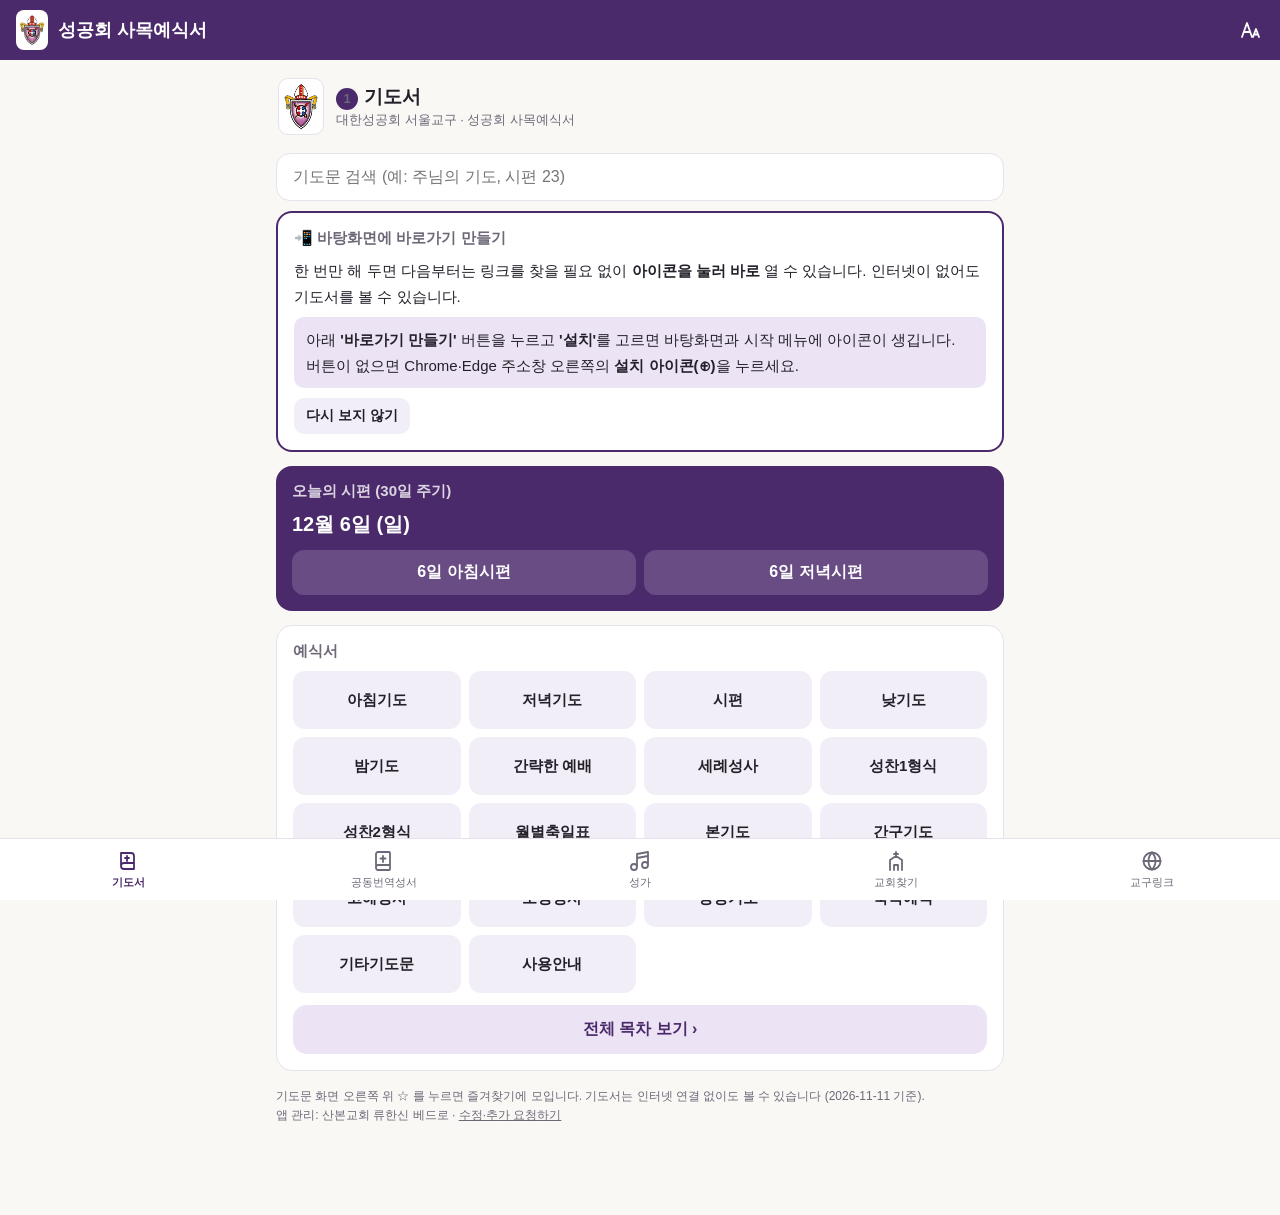
==== index.html @ f24969f7 "Add 성가 tab linking to 성가 2015 web app Co-Authored-By: Claude Opus 5.5 <noreply@anthropic.com>" ====
<!doctype html>
<html lang="ko">
<head>
<meta charset="utf-8">
<meta name="viewport" content="width=device-width, initial-scale=1, viewport-fit=cover">
<title>성공회 사목예식서</title>
<meta name="description" content="대한성공회 사목예식서 · 성무일과 · 시편 · 교회 주소록">
<meta name="theme-color" content="#4b2a6b">
<link rel="manifest" href="manifest.webmanifest">
<link rel="icon" href="icons/icon-192.png">
<link rel="apple-touch-icon" href="icons/icon-192.png">
<link rel="stylesheet" href="app.css">
</head>
<body>
<header class="top">
  <button id="btnBack" class="icon-btn" aria-label="뒤로" hidden>
    <svg viewBox="0 0 24 24"><path d="M15 5l-7 7 7 7"/></svg>
  </button>
  <img id="emblem" class="emblem" src="icons/emblem.png" alt="대한성공회 서울교구 문장">
  <h1 id="title">성공회 사목예식서</h1>
  <button id="btnStar" class="icon-btn" aria-label="즐겨찾기" hidden>
    <svg viewBox="0 0 24 24"><path d="M12 3.5l2.6 5.3 5.9.9-4.3 4.1 1 5.8L12 16.9l-5.2 2.7 1-5.8-4.3-4.1 5.9-.9z"/></svg>
  </button>
  <button id="btnFont" class="icon-btn" aria-label="글자 크기">
    <svg viewBox="0 0 24 24"><path d="M4 19l5-14 5 14M6 14h6M15 19l3-8 3 8M16 16.5h4"/></svg>
  </button>
</header>

<div id="fontPanel" class="font-panel" hidden>
  <button data-font="-1" aria-label="작게">가−</button>
  <span id="fontVal">100%</span>
  <button data-font="1" aria-label="크게">가+</button>
  <label class="switch"><input type="checkbox" id="optDark"> 어두운 화면</label>
  <label class="switch"><input type="checkbox" id="optWake"> 화면 켜짐 유지</label>
</div>

<main id="view" tabindex="-1"></main>

<nav class="tabs" aria-label="메뉴">
  <a href="#/home" data-tab="home"><svg viewBox="0 0 24 24"><path d="M5 4h10a3 3 0 013 3v13H8a3 3 0 01-3-3zM5 17a3 3 0 013-3h10M11 7v5M9 9h4"/></svg><span>기도서</span></a>
  <a href="#/bible" data-tab="bible"><svg viewBox="0 0 24 24"><path d="M6 3h11a1 1 0 011 1v16a1 1 0 01-1 1H6a2 2 0 01-2-2V5a2 2 0 012-2zM4 18a2 2 0 012-2h12M11 7v6M8.5 9.5h5"/></svg><span>공동번역성서</span></a>
  <a href="#/hymn" data-tab="hymn"><svg viewBox="0 0 24 24"><path d="M9 18V5l11-2v13M9 18a3 3 0 11-6 0 3 3 0 016 0zM20 16a3 3 0 11-6 0 3 3 0 016 0zM9 9l11-2"/></svg><span>성가</span></a>
  <a href="#/church" data-tab="church"><svg viewBox="0 0 24 24"><path d="M12 3v4M10 5h4M6 21V11l6-4 6 4v10M10 21v-5h4v5"/></svg><span>교회찾기</span></a>
  <a href="#/sites" data-tab="sites"><svg viewBox="0 0 24 24"><circle cx="12" cy="12" r="8.5"/><path d="M3.5 12h17M12 3.5c2.5 2.5 3.5 5.5 3.5 8.5s-1 6-3.5 8.5c-2.5-2.5-3.5-5.5-3.5-8.5s1-6 3.5-8.5z"/></svg><span>교구링크</span></a>
</nav>

<script src="menu.js"></script>
<script src="churches.js"></script>
<script src="bible.js"></script>
<script src="content.js"></script>
<script src="app.js"></script>
</body>
</html>
---- app.css ----
:root {
  --bg: #faf8f5; --surface: #ffffff; --surface2: #f2eef7; --text: #24202a; --muted: #6e6878;
  --line: #e6e1ec; --accent: #4b2a6b; --accent-soft: #ece4f4; --blue: #2f6fa8; --red: #b0302c;
  --fs: 1; --tabs-h: 62px;
}
:root[data-theme="dark"] {
  --bg: #16141a; --surface: #201d26; --surface2: #2a2632; --text: #ece8f1; --muted: #a49eae;
  --line: #352f3e; --accent: #c7a8e6; --accent-soft: #33283f; --blue: #8cbcec; --red: #f0877f;
}
* { box-sizing: border-box; -webkit-tap-highlight-color: transparent; }
[hidden] { display: none !important; }
html, body { margin: 0; background: var(--bg); color: var(--text); }
body {
  font-family: -apple-system, "Noto Sans KR", "Malgun Gothic", "Apple SD Gothic Neo", sans-serif;
  padding-bottom: calc(var(--tabs-h) + env(safe-area-inset-bottom));
}
svg { width: 24px; height: 24px; fill: none; stroke: currentColor; stroke-width: 1.8; stroke-linecap: round; stroke-linejoin: round; }

.top {
  position: sticky; top: 0; z-index: 10; display: flex; align-items: center; gap: 4px;
  padding: calc(8px + env(safe-area-inset-top)) 8px 8px 16px; background: var(--accent); color: #fff;
}
:root[data-theme="dark"] .top { background: #2b1d3b; }
.top h1 { flex: 1; margin: 0; font-size: 18px; font-weight: 700; white-space: nowrap; overflow: hidden; text-overflow: ellipsis; }
.icon-btn { background: none; border: 0; color: inherit; width: 44px; height: 44px; border-radius: 22px; display: grid; place-items: center; cursor: pointer; }
.icon-btn:active { background: rgba(255,255,255,.15); }
#btnBack { margin-left: -10px; }
.emblem { width: 32px; height: 40px; padding: 2px 3px; margin-right: 6px; background: #fff; border-radius: 8px; object-fit: contain; }
.sec-head { display: flex; align-items: center; gap: 12px; margin: 2px 2px 14px; }
.sec-head img { width: 46px; height: 57px; padding: 3px 4px; background: #fff; border-radius: 10px; border: 1px solid var(--line); }
.sec-head b { display: block; font-size: 19px; }
.sec-head span { font-size: 13px; color: var(--muted); }
.sec-num { display: inline-grid; place-items: center; width: 22px; height: 22px; border-radius: 11px; background: var(--accent); color: #fff; font-size: 12px; font-weight: 800; margin-right: 6px; }
:root[data-theme="dark"] .sec-num { color: #16141a; }
.org { display: flex; flex-wrap: wrap; align-items: center; gap: 6px 10px; padding: 12px 2px; border-bottom: 1px solid var(--line); }
.org:last-child { border-bottom: 0; }
.org b { flex: 1 1 100%; font-size: 16px; }
.org span { font-size: 13px; color: var(--muted); }
#btnStar.on svg { fill: #ffd54a; stroke: #ffd54a; }

.font-panel {
  position: sticky; top: 60px; z-index: 9; display: flex; flex-wrap: wrap; align-items: center; gap: 10px;
  padding: 10px 16px; background: var(--surface); border-bottom: 1px solid var(--line);
}
.font-panel button { min-width: 52px; height: 40px; border: 1px solid var(--line); background: var(--surface2); color: var(--text); border-radius: 10px; font-size: 16px; }
.switch { display: flex; align-items: center; gap: 6px; font-size: 14px; color: var(--muted); }

main { max-width: 760px; margin: 0 auto; padding: 16px; outline: none; }

.tabs {
  position: fixed; left: 0; right: 0; bottom: 0; z-index: 10; display: flex; height: calc(var(--tabs-h) + env(safe-area-inset-bottom));
  padding-bottom: env(safe-area-inset-bottom); background: var(--surface); border-top: 1px solid var(--line);
}
.tabs a { flex: 1; display: flex; flex-direction: column; align-items: center; justify-content: center; gap: 2px; color: var(--muted); text-decoration: none; font-size: 11px; }
.tabs a.on { color: var(--accent); font-weight: 700; }

/* cards & lists */
.card { background: var(--surface); border: 1px solid var(--line); border-radius: 16px; padding: 16px; margin-bottom: 14px; }
.card h2 { margin: 0 0 10px; font-size: 15px; color: var(--muted); font-weight: 600; }
.today { background: var(--accent); color: #fff; border: 0; }
:root[data-theme="dark"] .today { background: #3a2850; }
.today h2 { color: rgba(255,255,255,.8); }
.today .date { font-size: 20px; font-weight: 700; margin-bottom: 12px; }
.today .row { display: flex; gap: 8px; }
.today .row a { flex: 1; text-align: center; padding: 12px 8px; border-radius: 12px; background: rgba(255,255,255,.16); color: #fff; text-decoration: none; font-weight: 600; }
.today small { display: block; margin-top: 8px; opacity: .75; font-size: 12px; }

.grid { display: grid; grid-template-columns: repeat(3, 1fr); gap: 8px; }
.grid a {
  display: flex; align-items: center; justify-content: center; min-height: 58px; padding: 8px; text-align: center;
  background: var(--surface2); color: var(--text); border-radius: 12px; text-decoration: none; font-size: 15px; font-weight: 600; word-break: keep-all;
}
.grid a:active { background: var(--accent-soft); }

.list { list-style: none; margin: 0; padding: 0; }
.list li a, .list li > div.item { display: flex; align-items: center; gap: 8px; padding: 13px 4px; border-bottom: 1px solid var(--line); color: var(--text); text-decoration: none; font-size: 16px; }
.list li:last-child a { border-bottom: 0; }
.list .sub { color: var(--muted); font-size: 13px; margin-left: auto; }
details { border-bottom: 1px solid var(--line); }
details > summary { list-style: none; padding: 14px 4px; font-size: 16px; font-weight: 700; cursor: pointer; display: flex; justify-content: space-between; }
details > summary::after { content: "＋"; color: var(--muted); }
details[open] > summary::after { content: "－"; }
details > .list, details > details { padding-left: 12px; }

.links a.ext { display: flex; justify-content: space-between; align-items: center; padding: 12px 4px; border-bottom: 1px solid var(--line); color: var(--text); text-decoration: none; }
.links a.ext:last-child { border-bottom: 0; }
.links a.ext b { font-size: 16px; }
.links a.ext span { color: var(--muted); font-size: 13px; }
.hero-link { display: block; padding: 14px 16px; border-radius: 14px; background: var(--accent-soft); color: var(--accent); font-weight: 700; text-decoration: none; margin-bottom: 8px; }

/* reader */
.reader { font-size: calc(17px * var(--fs)); line-height: 1.85; word-break: keep-all; overflow-wrap: anywhere; }
.reader .tx { margin: 0 0 14px; }
.reader .tx p { margin: 0; }
.reader .hd { font-size: 1.3em; font-weight: 800; color: var(--blue); margin: 26px 0 10px; line-height: 1.4; }
.reader .hd:first-child { margin-top: 4px; color: var(--accent); font-size: 1.45em; }
.reader .c-blue { color: var(--blue); }
.reader .c-red { color: var(--red); }
.reader hr { border: 0; border-top: 1px solid var(--line); margin: 22px 0; }
.reader a.go {
  display: inline-flex; align-items: center; gap: 4px; margin: 4px 6px 10px 0; padding: 9px 14px; border-radius: 10px;
  background: var(--accent-soft); color: var(--accent); text-decoration: none; font-size: .85em; font-weight: 700; cursor: pointer;
}
.reader a.go::after { content: "›"; }
.reader table { border-collapse: collapse; width: 100%; font-size: .9em; }
.reader td, .reader th { border: 1px solid var(--line); padding: 6px; }
.source { margin-top: 28px; font-size: 13px; color: var(--muted); }
.source a { color: var(--muted); }

/* search & church */
.search-box { position: sticky; top: 60px; z-index: 5; background: var(--bg); padding: 4px 0 10px; }
.search-box input {
  width: 100%; height: 48px; padding: 0 16px; border-radius: 14px; border: 1px solid var(--line);
  background: var(--surface); color: var(--text); font-size: 16px; outline: none;
}
.search-box input:focus { border-color: var(--accent); }
.hit { display: block; padding: 12px 4px; border-bottom: 1px solid var(--line); color: var(--text); text-decoration: none; }
.hit b { display: block; margin-bottom: 4px; }
.hit span { font-size: 14px; color: var(--muted); }
.hit mark { background: #ffe68a; color: #222; border-radius: 3px; }
.empty { color: var(--muted); text-align: center; padding: 40px 0; }

.chips { display: flex; gap: 6px; overflow-x: auto; padding-bottom: 10px; scrollbar-width: none; }
.chips button {
  flex: none; height: 38px; padding: 0 14px; border-radius: 19px; border: 1px solid var(--line);
  background: var(--surface); color: var(--text); font-size: 14px; cursor: pointer;
}
.chips button.on { background: var(--accent); border-color: var(--accent); color: #fff; }
:root[data-theme="dark"] .chips button.on { color: #16141a; }
.dio { display: flex; align-items: center; gap: 10px; }
.dio div { flex: 1; min-width: 0; }
.dio b { font-size: 17px; }
.dio p { margin: 3px 0 0; font-size: 13px; color: var(--muted); }
.grp { margin: 18px 4px 8px; font-size: 13px; font-weight: 700; color: var(--muted); }
.ch { background: var(--surface); border: 1px solid var(--line); border-radius: 14px; padding: 14px; margin-bottom: 8px; }
.ch h3 { margin: 0; font-size: 17px; }
.ch .pr { font-size: 13px; color: var(--muted); margin-top: 2px; }
.ch .ad { font-size: 14px; margin: 8px 0 10px; }
.ch .acts { display: flex; flex-wrap: wrap; gap: 6px; }
.btn {
  display: inline-flex; align-items: center; justify-content: center; height: 36px; padding: 0 12px; border-radius: 10px;
  background: var(--surface2); color: var(--text); text-decoration: none; font-size: 14px; font-weight: 600; white-space: nowrap;
}
.btn.pri { background: var(--accent); color: #fff; }
:root[data-theme="dark"] .btn.pri { color: #16141a; }
button.btn { border: 0; cursor: pointer; font-family: inherit; }
.install { border: 2px solid var(--accent); }
.install p { font-size: 15px; line-height: 1.7; }
.install .guide { background: var(--accent-soft); border-radius: 10px; padding: 10px 12px; margin: 0 0 10px; }
.install .btns { display: flex; flex-wrap: wrap; gap: 8px; }
.note { font-size: 12px; color: var(--muted); line-height: 1.6; margin-top: 16px; }

.grid.chapters { grid-template-columns: repeat(5, 1fr); }
.grid.chapters a { min-height: 48px; }
.grid.books { padding: 0 0 14px; }
.grid.books a { min-height: 50px; font-size: 14px; }
details.card > summary { padding: 16px 0; }
@media (min-width: 560px) { .grid { grid-template-columns: repeat(4, 1fr); } .grid.chapters { grid-template-columns: repeat(8, 1fr); } }
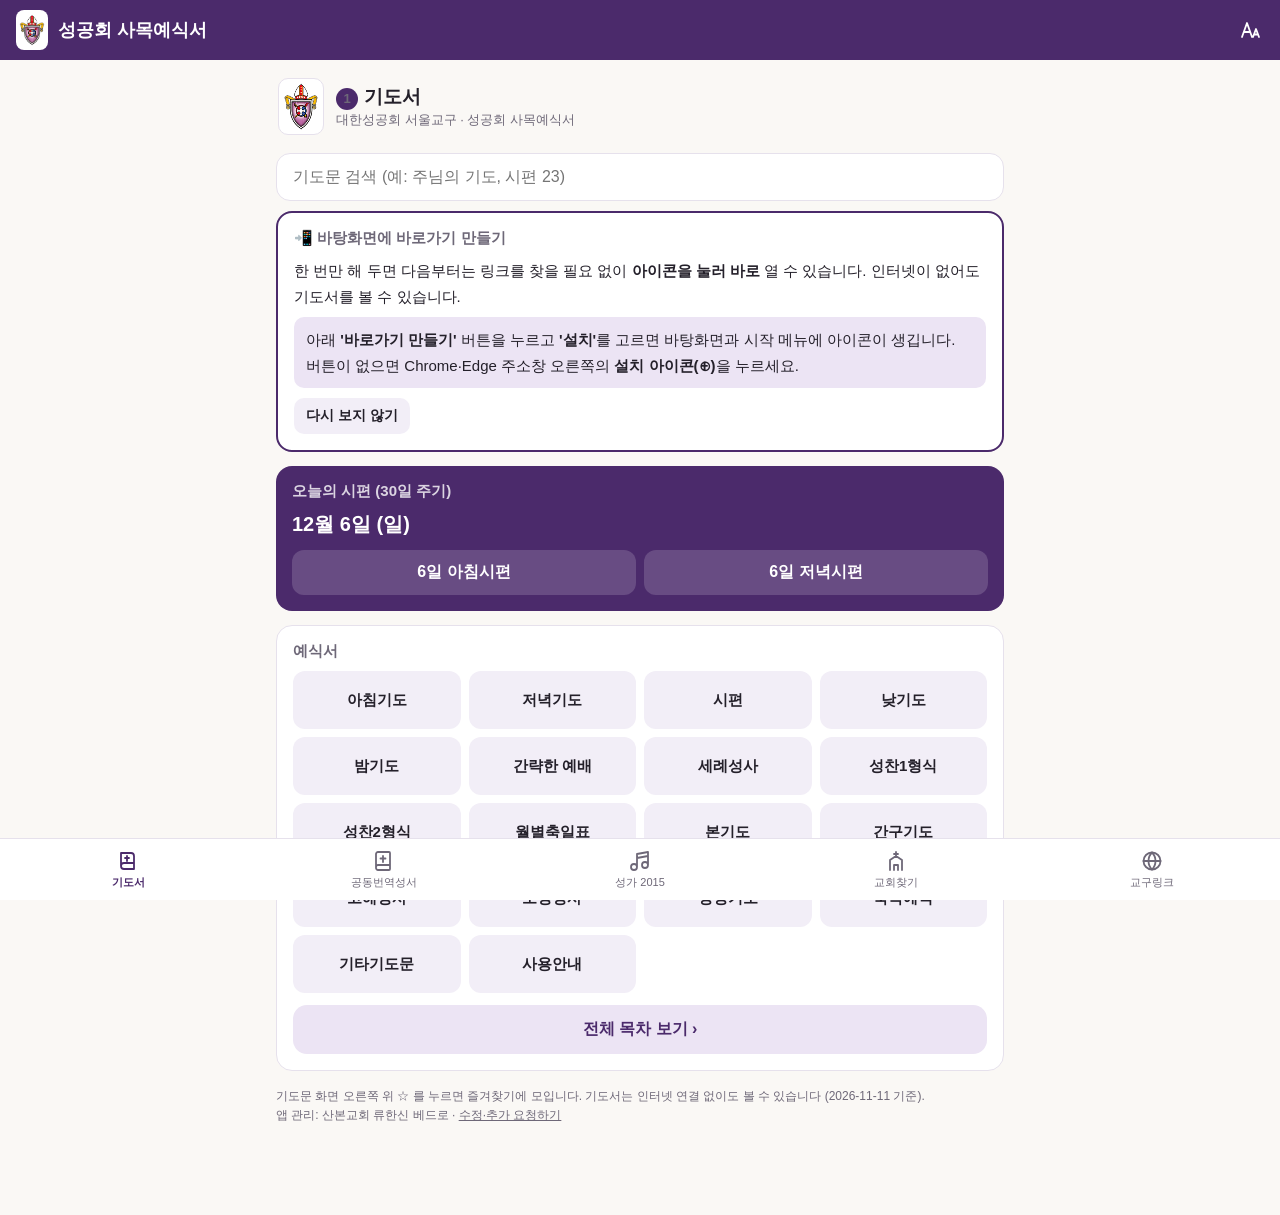
==== commit a3e7b550: "Rename hymn tab to 성가 2015 Co-Authored-By: Claude Opus 5.5 <noreply@anthropic.com>" ====
--- a/index.html
+++ b/index.html
@@ -39,7 +39,7 @@
 <nav class="tabs" aria-label="메뉴">
   <a href="#/home" data-tab="home"><svg viewBox="0 0 24 24"><path d="M5 4h10a3 3 0 013 3v13H8a3 3 0 01-3-3zM5 17a3 3 0 013-3h10M11 7v5M9 9h4"/></svg><span>기도서</span></a>
   <a href="#/bible" data-tab="bible"><svg viewBox="0 0 24 24"><path d="M6 3h11a1 1 0 011 1v16a1 1 0 01-1 1H6a2 2 0 01-2-2V5a2 2 0 012-2zM4 18a2 2 0 012-2h12M11 7v6M8.5 9.5h5"/></svg><span>공동번역성서</span></a>
-  <a href="#/hymn" data-tab="hymn"><svg viewBox="0 0 24 24"><path d="M9 18V5l11-2v13M9 18a3 3 0 11-6 0 3 3 0 016 0zM20 16a3 3 0 11-6 0 3 3 0 016 0zM9 9l11-2"/></svg><span>성가</span></a>
+  <a href="#/hymn" data-tab="hymn"><svg viewBox="0 0 24 24"><path d="M9 18V5l11-2v13M9 18a3 3 0 11-6 0 3 3 0 016 0zM20 16a3 3 0 11-6 0 3 3 0 016 0zM9 9l11-2"/></svg><span>성가 2015</span></a>
   <a href="#/church" data-tab="church"><svg viewBox="0 0 24 24"><path d="M12 3v4M10 5h4M6 21V11l6-4 6 4v10M10 21v-5h4v5"/></svg><span>교회찾기</span></a>
   <a href="#/sites" data-tab="sites"><svg viewBox="0 0 24 24"><circle cx="12" cy="12" r="8.5"/><path d="M3.5 12h17M12 3.5c2.5 2.5 3.5 5.5 3.5 8.5s-1 6-3.5 8.5c-2.5-2.5-3.5-5.5-3.5-8.5s1-6 3.5-8.5z"/></svg><span>교구링크</span></a>
 </nav>
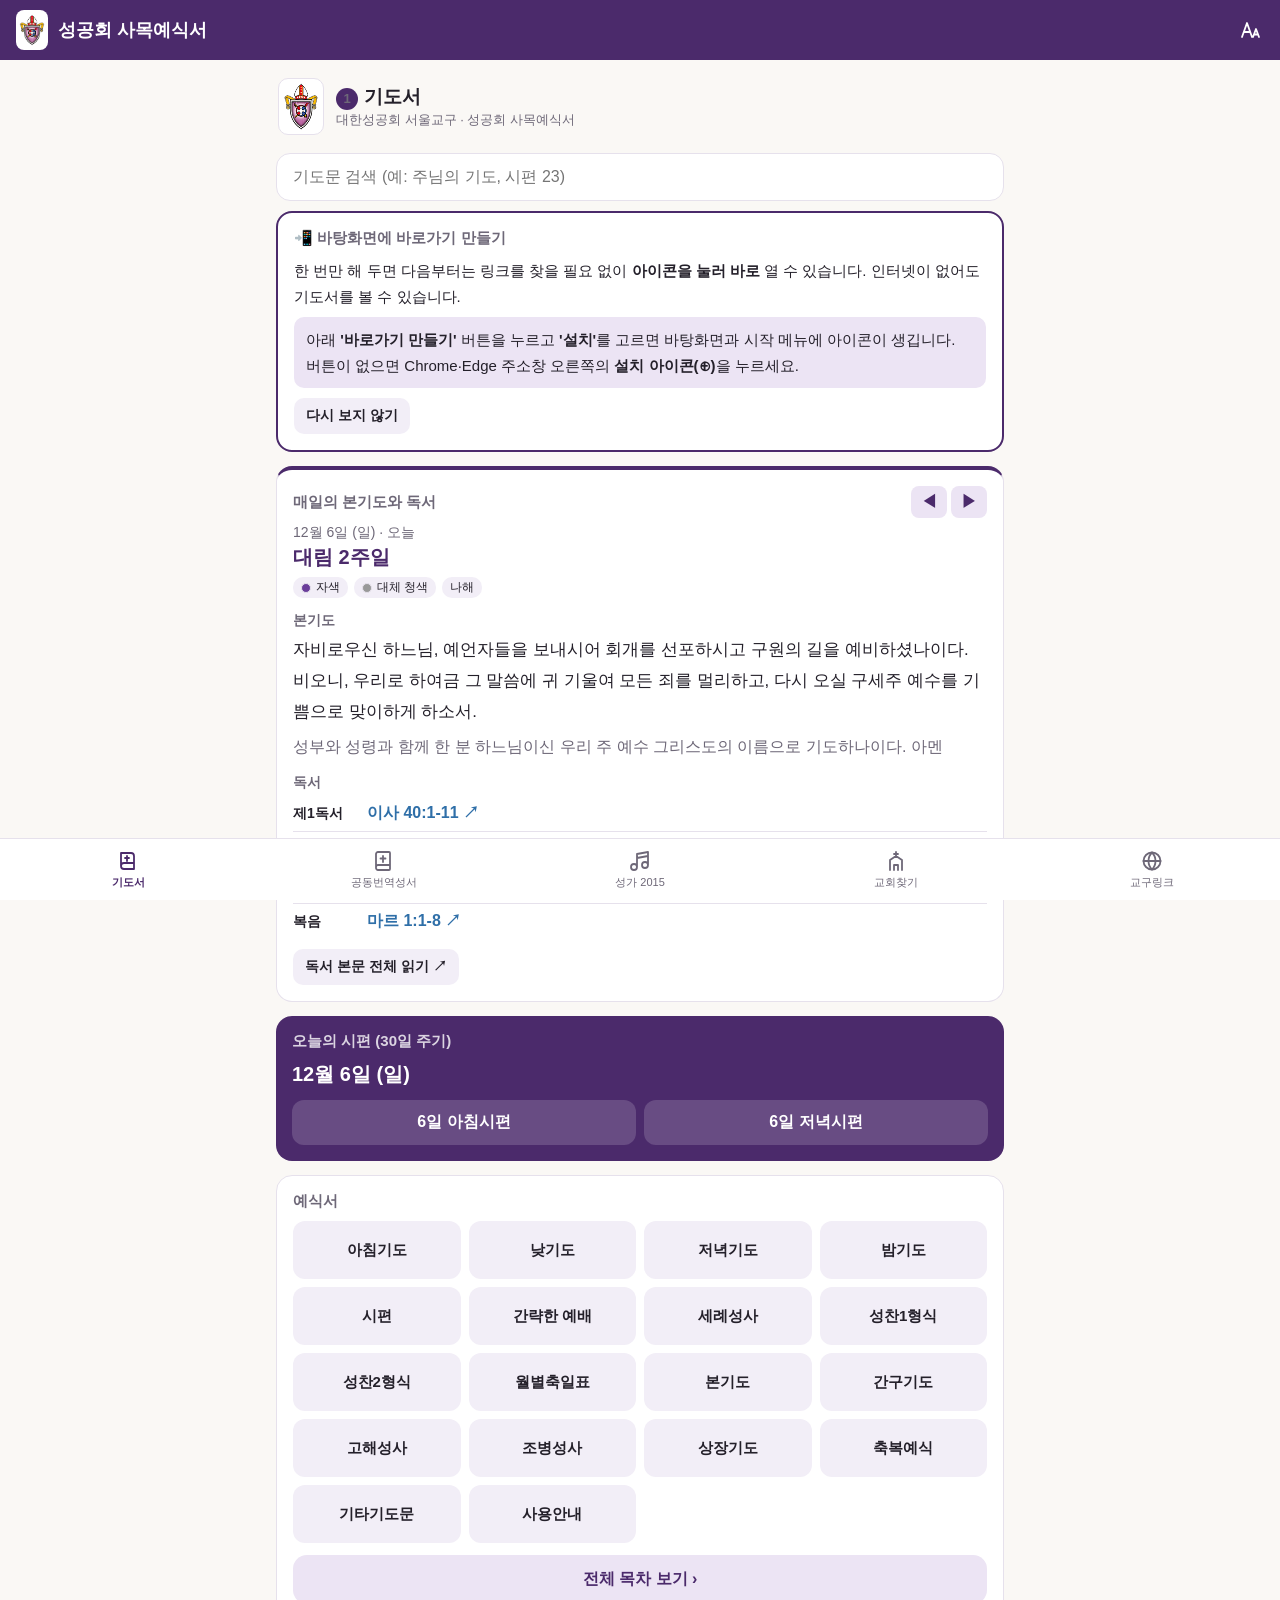
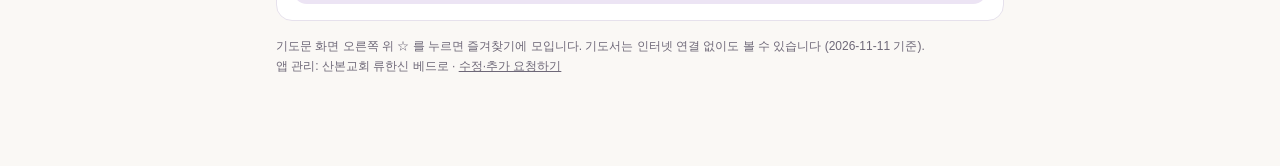
==== commit 892f27a8: "Show daily collect and readings inline; reorder office tiles Co-Authored-By: Claude Opus 5.5 <norepl" ====
--- a/index.html
+++ b/index.html
@@ -48,6 +48,7 @@
 <script src="churches.js"></script>
 <script src="bible.js"></script>
 <script src="content.js"></script>
+<script src="lect.js"></script>
 <script src="app.js"></script>
 </body>
 </html>
--- a/app.css
+++ b/app.css
@@ -143,6 +143,25 @@
 }
 .btn.pri { background: var(--accent); color: #fff; }
 :root[data-theme="dark"] .btn.pri { color: #16141a; }
+.lect { border-top: 4px solid var(--accent); }
+.lect-top { display: flex; align-items: center; justify-content: space-between; gap: 8px; }
+.lect-top h2 { margin: 0; }
+.lect-nav { display: flex; gap: 4px; }
+.lect-nav button { border: 0; background: var(--accent-soft); color: var(--accent); border-radius: 8px; min-width: 36px; height: 32px; font: inherit; font-weight: 700; cursor: pointer; }
+.lect-date { color: var(--muted); font-size: 14px; margin-top: 6px; }
+.lect-day { font-size: 1.25em; font-weight: 800; color: var(--accent); margin: 2px 0 6px; }
+.lect-meta { display: flex; flex-wrap: wrap; gap: 6px; margin-bottom: 4px; }
+.lect-chip { display: inline-flex; align-items: center; gap: 5px; font-size: 12px; padding: 2px 8px; border-radius: 10px; background: var(--surface2); }
+.lect-chip i { width: 10px; height: 10px; border-radius: 5px; border: 1px solid var(--line); display: inline-block; }
+.lect h3 { font-size: 14px; color: var(--muted); margin: 14px 0 4px; }
+.lect-collect { margin: 0 0 6px; line-height: 1.85; font-size: 1.05em; }
+.lect-ending { margin: 0; color: var(--muted); line-height: 1.7; }
+.lect-alt { margin: 6px 0 0; font-size: 12px; color: var(--muted); }
+.lect-reads { list-style: none; margin: 0; padding: 0; }
+.lect-reads li { display: flex; gap: 10px; align-items: baseline; padding: 7px 0; border-bottom: 1px solid var(--line); }
+.lect-reads li:last-child { border-bottom: 0; }
+.lect-reads b { min-width: 64px; font-size: 14px; }
+.lect-reads a { color: var(--blue); text-decoration: none; font-weight: 600; }
 button.btn { border: 0; cursor: pointer; font-family: inherit; }
 .install { border: 2px solid var(--accent); }
 .install p { font-size: 15px; line-height: 1.7; }
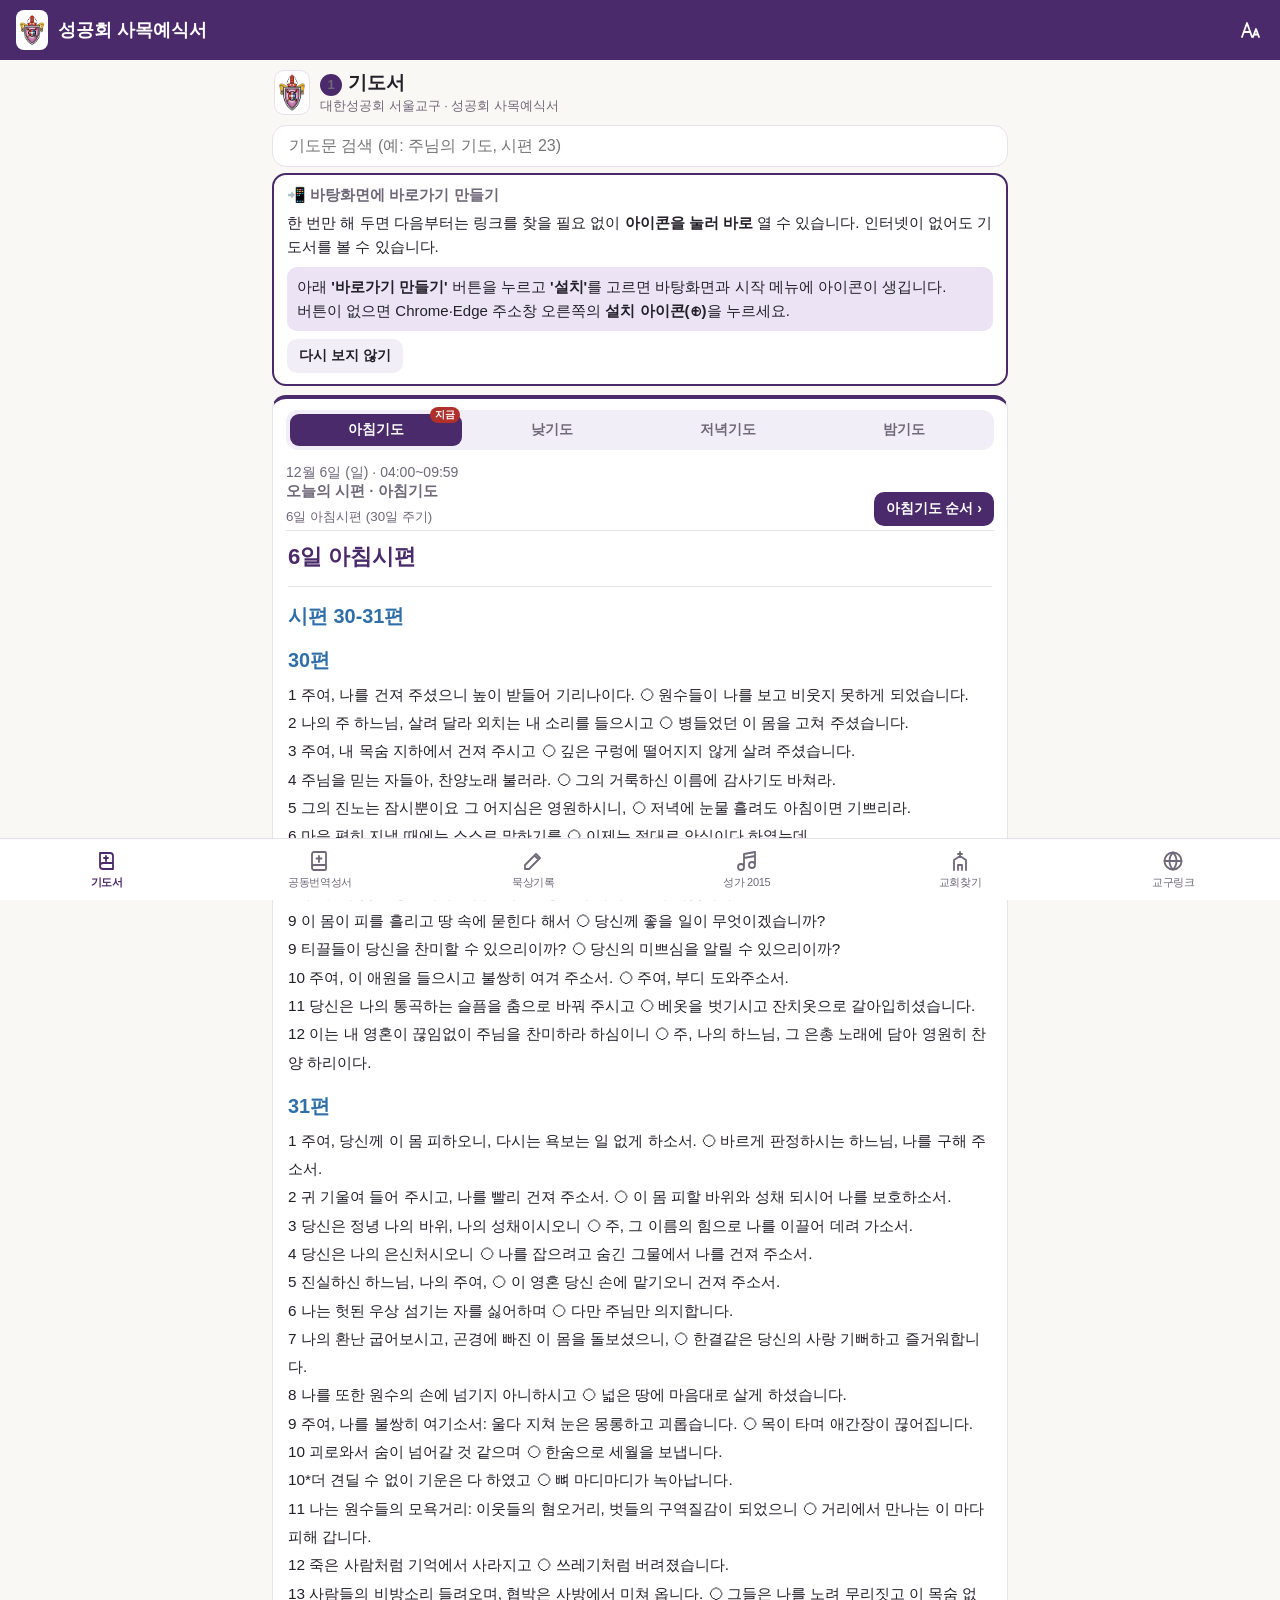
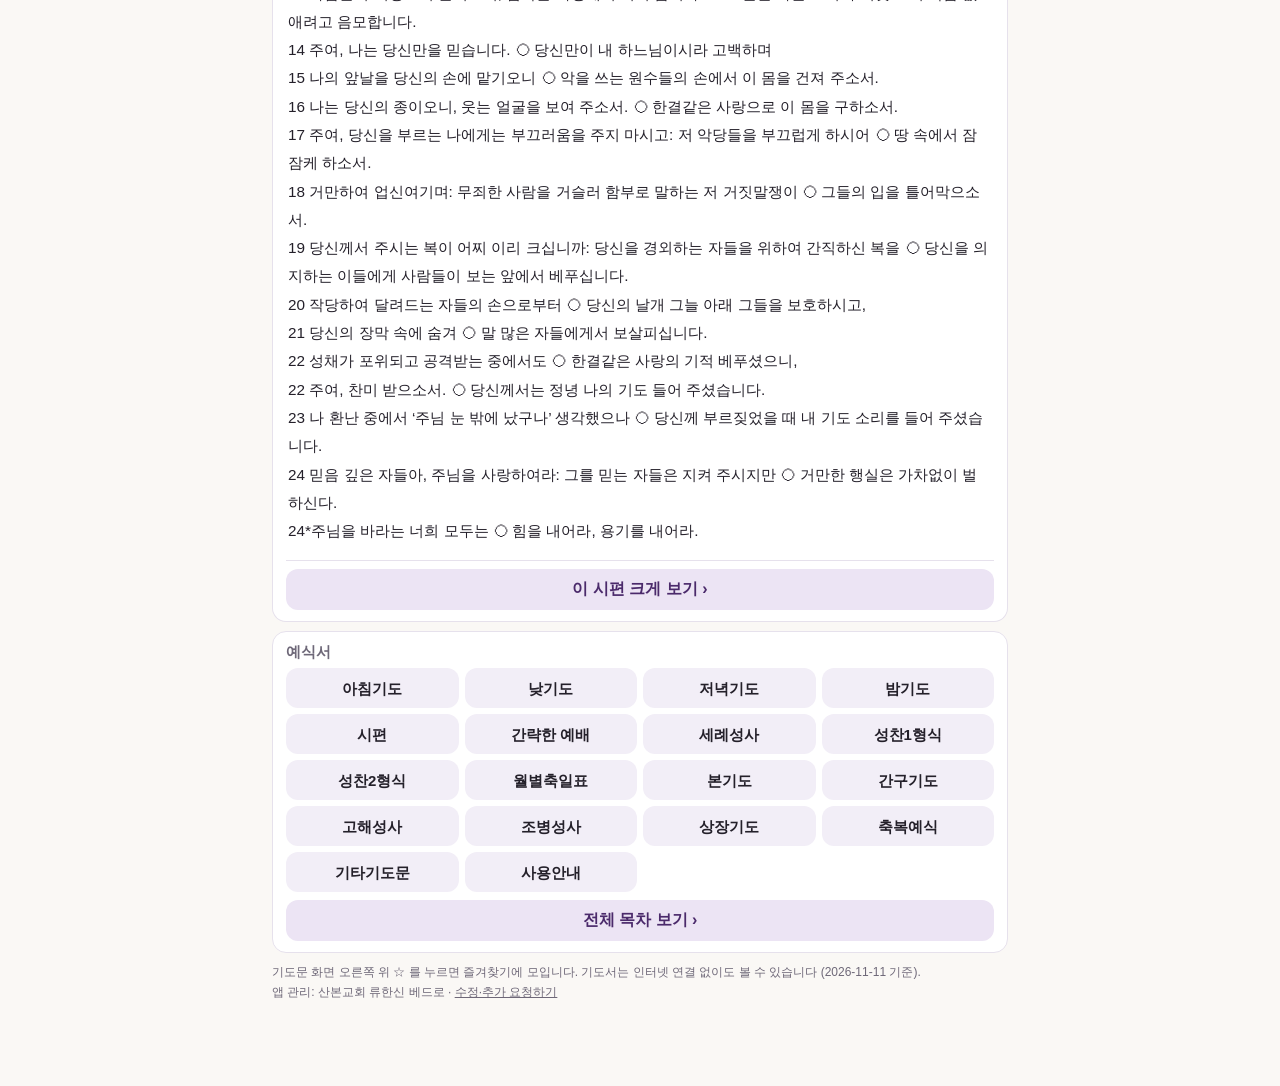
==== commit 260d5104: "Add 묵상기록 journal tab; tighten vertical spacing Co-Authored-By: Claude Opus 5.5 <noreply@anthropic.co" ====
--- a/index.html
+++ b/index.html
@@ -39,6 +39,7 @@
 <nav class="tabs" aria-label="메뉴">
   <a href="#/home" data-tab="home"><svg viewBox="0 0 24 24"><path d="M5 4h10a3 3 0 013 3v13H8a3 3 0 01-3-3zM5 17a3 3 0 013-3h10M11 7v5M9 9h4"/></svg><span>기도서</span></a>
   <a href="#/bible" data-tab="bible"><svg viewBox="0 0 24 24"><path d="M6 3h11a1 1 0 011 1v16a1 1 0 01-1 1H6a2 2 0 01-2-2V5a2 2 0 012-2zM4 18a2 2 0 012-2h12M11 7v6M8.5 9.5h5"/></svg><span>공동번역성서</span></a>
+  <a href="#/note" data-tab="note"><svg viewBox="0 0 24 24"><path d="M4 20h4L19 9l-4-4L4 16v4zM13.5 6.5l4 4"/></svg><span>묵상기록</span></a>
   <a href="#/hymn" data-tab="hymn"><svg viewBox="0 0 24 24"><path d="M9 18V5l11-2v13M9 18a3 3 0 11-6 0 3 3 0 016 0zM20 16a3 3 0 11-6 0 3 3 0 016 0zM9 9l11-2"/></svg><span>성가 2015</span></a>
   <a href="#/church" data-tab="church"><svg viewBox="0 0 24 24"><path d="M12 3v4M10 5h4M6 21V11l6-4 6 4v10M10 21v-5h4v5"/></svg><span>교회찾기</span></a>
   <a href="#/sites" data-tab="sites"><svg viewBox="0 0 24 24"><circle cx="12" cy="12" r="8.5"/><path d="M3.5 12h17M12 3.5c2.5 2.5 3.5 5.5 3.5 8.5s-1 6-3.5 8.5c-2.5-2.5-3.5-5.5-3.5-8.5s1-6 3.5-8.5z"/></svg><span>교구링크</span></a>
--- a/app.css
+++ b/app.css
@@ -65,9 +65,9 @@
 .today .row a { flex: 1; text-align: center; padding: 12px 8px; border-radius: 12px; background: rgba(255,255,255,.16); color: #fff; text-decoration: none; font-weight: 600; }
 .today small { display: block; margin-top: 8px; opacity: .75; font-size: 12px; }
 
-.grid { display: grid; grid-template-columns: repeat(3, 1fr); gap: 8px; }
+.grid { display: grid; grid-template-columns: repeat(3, 1fr); gap: 6px; }
 .grid a {
-  display: flex; align-items: center; justify-content: center; min-height: 58px; padding: 8px; text-align: center;
+  display: flex; align-items: center; justify-content: center; min-height: 40px; padding: 6px 4px; text-align: center; line-height: 1.3;
   background: var(--surface2); color: var(--text); border-radius: 12px; text-decoration: none; font-size: 15px; font-weight: 600; word-break: keep-all;
 }
 .grid a:active { background: var(--accent-soft); }
@@ -157,11 +157,41 @@
 .lect-collect { margin: 0 0 6px; line-height: 1.85; font-size: 1.05em; }
 .lect-ending { margin: 0; color: var(--muted); line-height: 1.7; }
 .lect-alt { margin: 6px 0 0; font-size: 12px; color: var(--muted); }
+.lect-read { border-top: 1px solid var(--line); margin-top: 14px; }
+.lect-read h3 { color: var(--accent); font-size: 15px; margin: 12px 0 6px; }
+.lect-read h3 a { color: var(--blue); text-decoration: none; font-weight: 600; }
+.lect-text p { margin: 0 0 8px; line-height: 1.9; }
+.lect-text, .lect-collect { font-size: calc(16px * var(--fs)); }
+.lect-ending { font-size: calc(15px * var(--fs)); }
+.lect-text sup { color: var(--muted); font-size: .7em; margin: 0 2px 0 3px; }
+.lect-text.poetry p { line-height: 1.8; }
+.lect-text .gl { color: var(--muted); margin-top: 8px; }
 .lect-reads { list-style: none; margin: 0; padding: 0; }
 .lect-reads li { display: flex; gap: 10px; align-items: baseline; padding: 7px 0; border-bottom: 1px solid var(--line); }
 .lect-reads li:last-child { border-bottom: 0; }
 .lect-reads b { min-width: 64px; font-size: 14px; }
 .lect-reads a { color: var(--blue); text-decoration: none; font-weight: 600; }
+.office { border-top: 4px solid var(--accent); }
+.office-tabs { display: grid; grid-template-columns: repeat(4, 1fr); gap: 4px; background: var(--surface2); padding: 4px; border-radius: 12px; }
+.office-tabs button { position: relative; border: 0; background: transparent; color: var(--muted); padding: 9px 2px; border-radius: 9px; font: inherit; font-size: 14px; font-weight: 700; cursor: pointer; }
+.office-tabs button.on { background: var(--accent); color: #fff; }
+:root[data-theme="dark"] .office-tabs button.on { color: #16141a; }
+.office-tabs i { position: absolute; top: -7px; right: 2px; font-style: normal; font-size: 10px; background: var(--red); color: #fff; padding: 0 5px; border-radius: 8px; line-height: 16px; }
+.office-head { display: flex; justify-content: space-between; align-items: flex-end; gap: 10px; margin: 12px 0 6px; }
+.office-title { margin: 2px 0 0; font-size: 1.15em; color: var(--accent); }
+.office-head small { color: var(--muted); }
+.office-body { border-top: 1px solid var(--line); border-bottom: 1px solid var(--line); padding: 8px 2px; margin: 0; }
+.note-date { display: flex; align-items: center; gap: 10px; flex-wrap: wrap; }
+.note-date input { font: inherit; font-size: 15px; padding: 6px 8px; border: 1px solid var(--line); border-radius: 8px; background: var(--surface); color: var(--text); }
+.note-date span { font-weight: 800; color: var(--accent); }
+.note-refs { display: flex; flex-wrap: wrap; gap: 6px; margin: 8px 0 10px; }
+.note-ed textarea { display: block; width: 100%; box-sizing: border-box; min-height: 180px; resize: vertical; font: inherit; font-size: calc(16px * var(--fs)); line-height: 1.8;
+  padding: 12px; border: 1px solid var(--line); border-radius: 12px; background: var(--surface); color: var(--text); outline: none; }
+.note-ed textarea:focus { border-color: var(--accent); }
+.note-acts { display: flex; align-items: center; justify-content: flex-end; gap: 8px; margin-top: 10px; }
+.note-msg { margin-right: auto; color: var(--accent); font-size: 14px; font-weight: 700; }
+.note-prev { display: -webkit-box; -webkit-line-clamp: 2; -webkit-box-orient: vertical; overflow: hidden; white-space: normal; }
+.tabs a span { white-space: nowrap; letter-spacing: -0.3px; }
 button.btn { border: 0; cursor: pointer; font-family: inherit; }
 .install { border: 2px solid var(--accent); }
 .install p { font-size: 15px; line-height: 1.7; }
@@ -175,3 +205,47 @@
 .grid.books a { min-height: 50px; font-size: 14px; }
 details.card > summary { padding: 16px 0; }
 @media (min-width: 560px) { .grid { grid-template-columns: repeat(4, 1fr); } .grid.chapters { grid-template-columns: repeat(8, 1fr); } }
+
+/* ---------- 촘촘하게: 휴대폰에서 스크롤을 줄이도록 상하 여백 축소 ---------- */
+main { padding: 10px 12px; }
+.card { padding: 11px 13px; margin-bottom: 9px; border-radius: 14px; }
+.card h2 { margin: 0 0 6px; }
+.sec-head { margin: 0 2px 8px; gap: 10px; }
+.sec-head img { width: 36px; height: 45px; padding: 2px 3px; }
+.today .date { margin-bottom: 8px; }
+.today .row a { padding: 9px 6px; }
+.list li a, .list li > div.item { padding: 9px 4px; }
+details > summary { padding: 10px 4px; }
+details.card > summary { padding: 10px 0; }
+.links a.ext { padding: 9px 4px; }
+.hero-link { padding: 10px 14px; margin-bottom: 6px; border-radius: 12px; }
+.reader .tx { margin: 0 0 9px; }
+.reader .hd { margin: 16px 0 6px; }
+.reader hr { margin: 14px 0; }
+.source { margin-top: 16px; }
+.search-box { padding: 2px 0 6px; }
+.search-box input { height: 42px; }
+.hit { padding: 9px 4px; }
+.empty { padding: 24px 0; }
+.chips { padding-bottom: 6px; }
+.chips button { height: 34px; }
+.org { padding: 8px 2px; }
+.grp { margin: 12px 4px 6px; }
+.ch { padding: 10px 12px; margin-bottom: 6px; }
+.ch .ad { margin: 4px 0 6px; }
+.btn { height: 34px; }
+.lect h3 { margin: 10px 0 3px; }
+.lect-read { margin-top: 10px; }
+.lect-read h3 { margin: 8px 0 4px; }
+.lect-text p { margin: 0 0 6px; line-height: 1.8; }
+.office-tabs button { padding: 7px 2px; }
+.office-head { margin: 8px 0 4px; }
+.office-body { padding: 6px 2px; }
+.note-refs { margin: 6px 0 8px; }
+.note-acts { margin-top: 8px; }
+.install p { margin: 0 0 6px; line-height: 1.6; }
+.install .guide { padding: 8px 10px; margin: 0 0 8px; }
+.note { margin-top: 10px; }
+.grid.chapters a { min-height: 40px; }
+.grid.books { padding: 0 0 8px; }
+.grid.books a { min-height: 42px; }
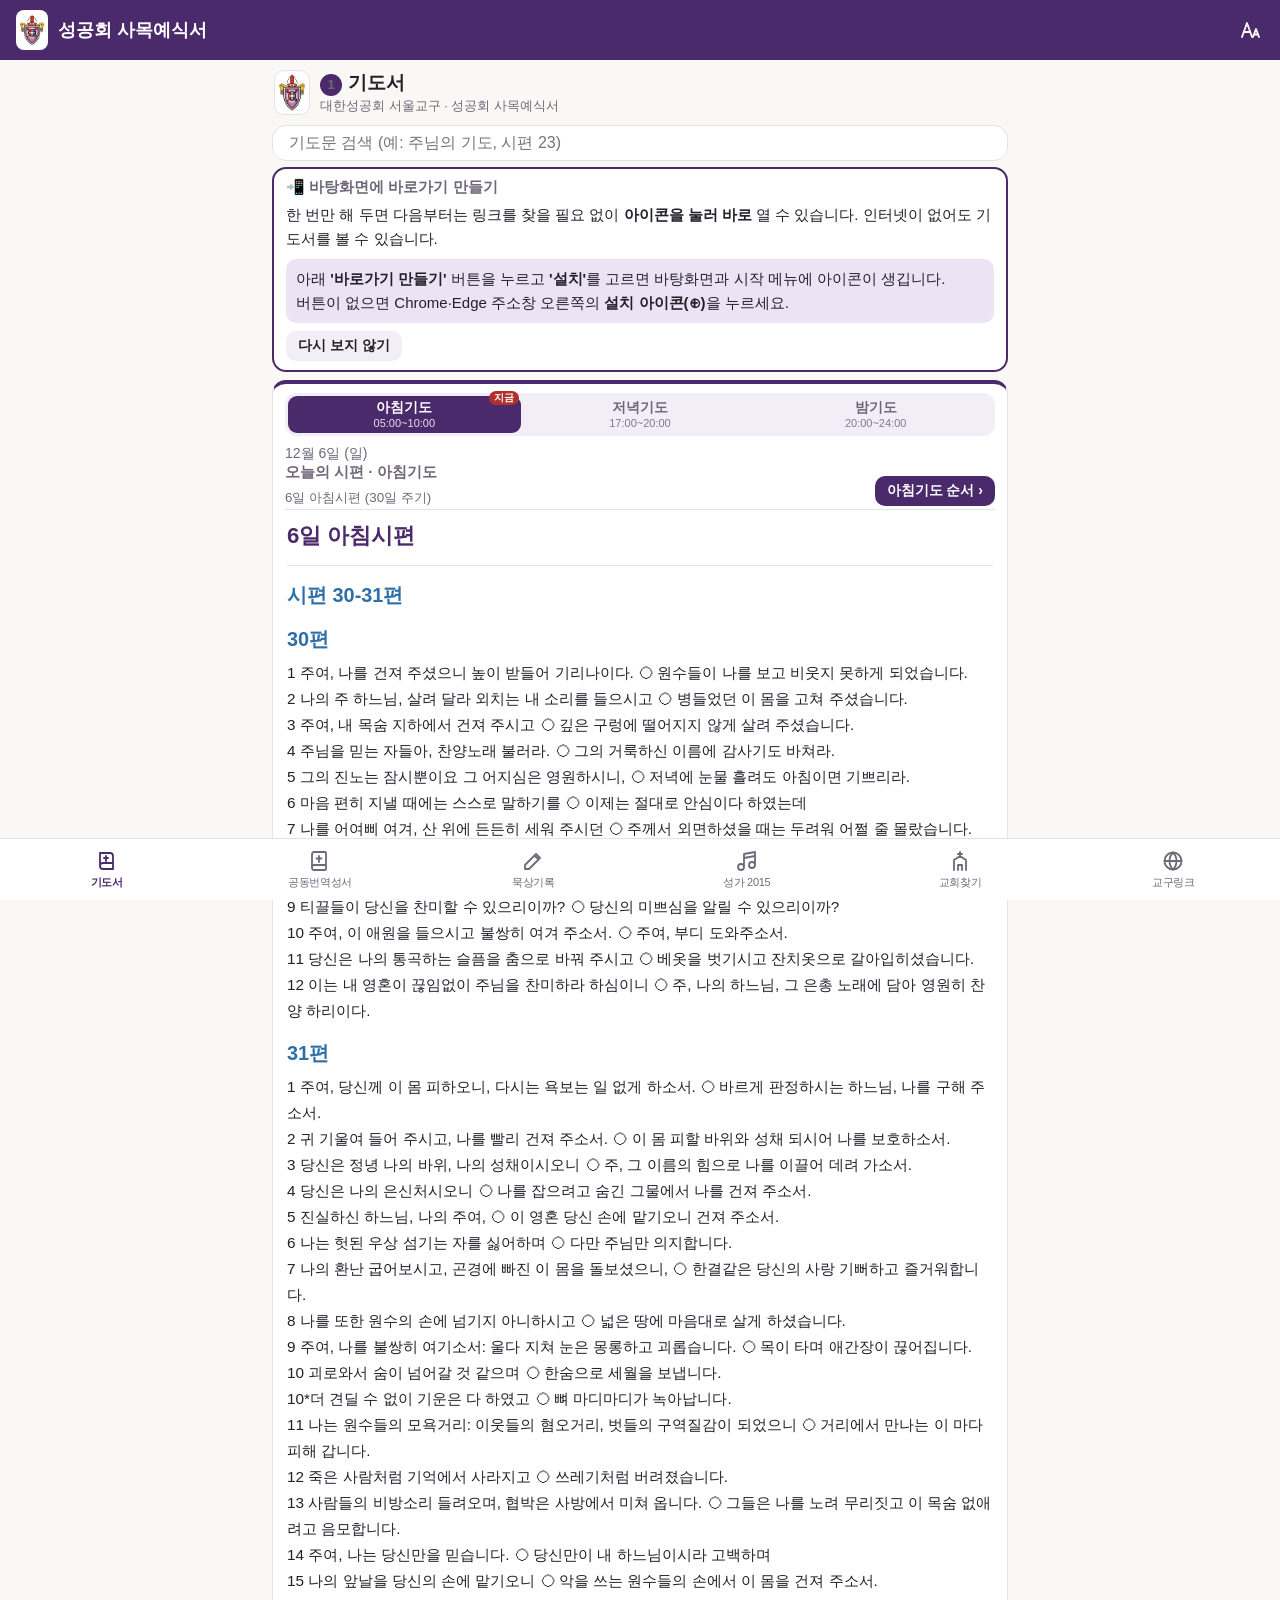
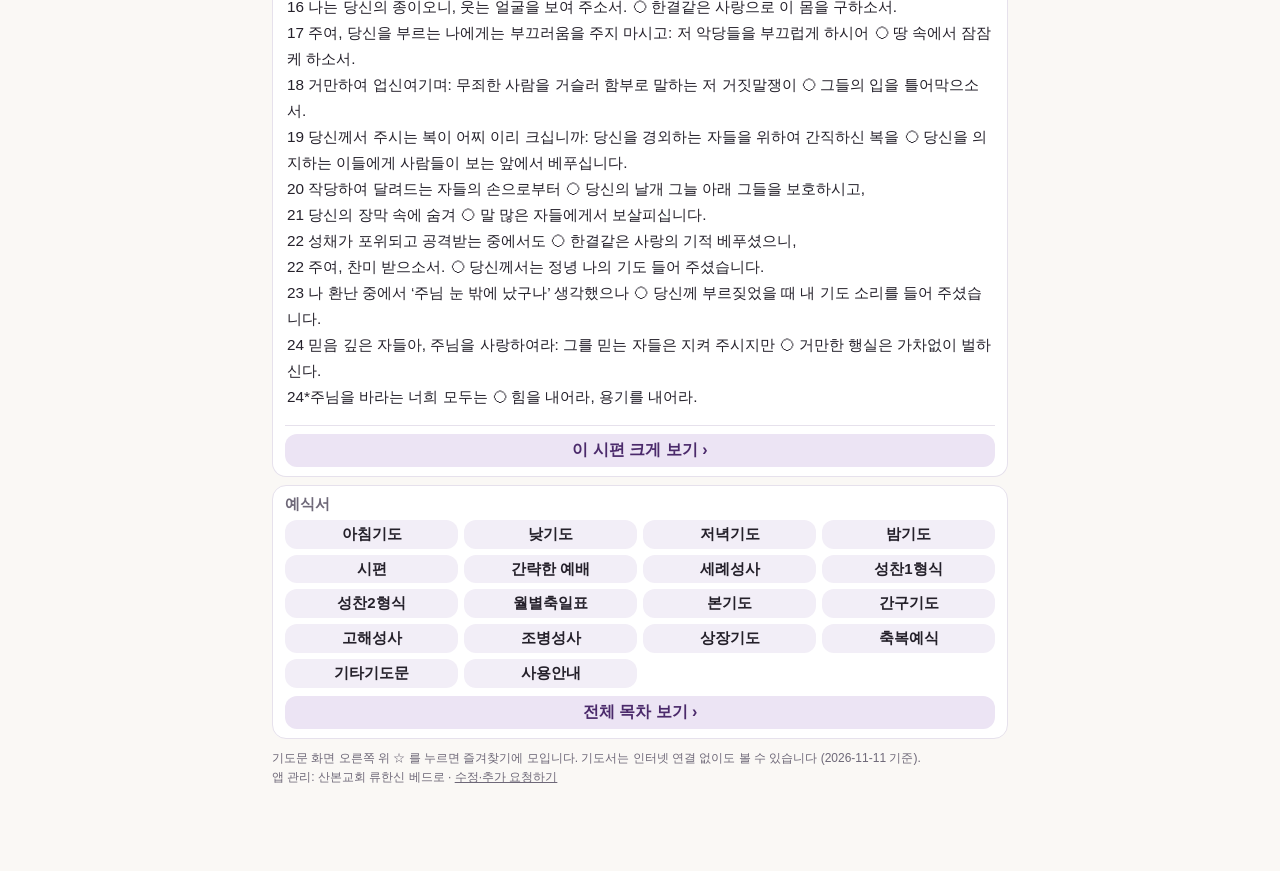
==== commit 8325ef4a: "Short tab labels when names overflow (large text) Co-Authored-By: Claude Opus 5.5 <noreply@anthropic" ====
--- a/index.html
+++ b/index.html
@@ -37,12 +37,12 @@
 <main id="view" tabindex="-1"></main>
 
 <nav class="tabs" aria-label="메뉴">
-  <a href="#/home" data-tab="home"><svg viewBox="0 0 24 24"><path d="M5 4h10a3 3 0 013 3v13H8a3 3 0 01-3-3zM5 17a3 3 0 013-3h10M11 7v5M9 9h4"/></svg><span>기도서</span></a>
-  <a href="#/bible" data-tab="bible"><svg viewBox="0 0 24 24"><path d="M6 3h11a1 1 0 011 1v16a1 1 0 01-1 1H6a2 2 0 01-2-2V5a2 2 0 012-2zM4 18a2 2 0 012-2h12M11 7v6M8.5 9.5h5"/></svg><span>공동번역성서</span></a>
-  <a href="#/note" data-tab="note"><svg viewBox="0 0 24 24"><path d="M4 20h4L19 9l-4-4L4 16v4zM13.5 6.5l4 4"/></svg><span>묵상기록</span></a>
-  <a href="#/hymn" data-tab="hymn"><svg viewBox="0 0 24 24"><path d="M9 18V5l11-2v13M9 18a3 3 0 11-6 0 3 3 0 016 0zM20 16a3 3 0 11-6 0 3 3 0 016 0zM9 9l11-2"/></svg><span>성가 2015</span></a>
-  <a href="#/church" data-tab="church"><svg viewBox="0 0 24 24"><path d="M12 3v4M10 5h4M6 21V11l6-4 6 4v10M10 21v-5h4v5"/></svg><span>교회찾기</span></a>
-  <a href="#/sites" data-tab="sites"><svg viewBox="0 0 24 24"><circle cx="12" cy="12" r="8.5"/><path d="M3.5 12h17M12 3.5c2.5 2.5 3.5 5.5 3.5 8.5s-1 6-3.5 8.5c-2.5-2.5-3.5-5.5-3.5-8.5s1-6 3.5-8.5z"/></svg><span>교구링크</span></a>
+  <a href="#/home" data-tab="home"><svg viewBox="0 0 24 24"><path d="M5 4h10a3 3 0 013 3v13H8a3 3 0 01-3-3zM5 17a3 3 0 013-3h10M11 7v5M9 9h4"/></svg><span data-short="기도서">기도서</span></a>
+  <a href="#/bible" data-tab="bible"><svg viewBox="0 0 24 24"><path d="M6 3h11a1 1 0 011 1v16a1 1 0 01-1 1H6a2 2 0 01-2-2V5a2 2 0 012-2zM4 18a2 2 0 012-2h12M11 7v6M8.5 9.5h5"/></svg><span data-short="성서">공동번역성서</span></a>
+  <a href="#/note" data-tab="note"><svg viewBox="0 0 24 24"><path d="M4 20h4L19 9l-4-4L4 16v4zM13.5 6.5l4 4"/></svg><span data-short="묵상">묵상기록</span></a>
+  <a href="#/hymn" data-tab="hymn"><svg viewBox="0 0 24 24"><path d="M9 18V5l11-2v13M9 18a3 3 0 11-6 0 3 3 0 016 0zM20 16a3 3 0 11-6 0 3 3 0 016 0zM9 9l11-2"/></svg><span data-short="성가">성가 2015</span></a>
+  <a href="#/church" data-tab="church"><svg viewBox="0 0 24 24"><path d="M12 3v4M10 5h4M6 21V11l6-4 6 4v10M10 21v-5h4v5"/></svg><span data-short="교회">교회찾기</span></a>
+  <a href="#/sites" data-tab="sites"><svg viewBox="0 0 24 24"><circle cx="12" cy="12" r="8.5"/><path d="M3.5 12h17M12 3.5c2.5 2.5 3.5 5.5 3.5 8.5s-1 6-3.5 8.5c-2.5-2.5-3.5-5.5-3.5-8.5s1-6 3.5-8.5z"/></svg><span data-short="링크">교구링크</span></a>
 </nav>
 
 <script src="menu.js"></script>
--- a/app.css
+++ b/app.css
@@ -172,7 +172,8 @@
 .lect-reads b { min-width: 64px; font-size: 14px; }
 .lect-reads a { color: var(--blue); text-decoration: none; font-weight: 600; }
 .office { border-top: 4px solid var(--accent); }
-.office-tabs { display: grid; grid-template-columns: repeat(4, 1fr); gap: 4px; background: var(--surface2); padding: 4px; border-radius: 12px; }
+.office-tabs button small { display: block; font-size: 11px; font-weight: 500; opacity: .85; margin-top: 1px; }
+.office-tabs { display: grid; grid-template-columns: repeat(3, 1fr); gap: 4px; background: var(--surface2); padding: 4px; border-radius: 12px; }
 .office-tabs button { position: relative; border: 0; background: transparent; color: var(--muted); padding: 9px 2px; border-radius: 9px; font: inherit; font-size: 14px; font-weight: 700; cursor: pointer; }
 .office-tabs button.on { background: var(--accent); color: #fff; }
 :root[data-theme="dark"] .office-tabs button.on { color: #16141a; }
@@ -241,8 +242,59 @@
 .office-tabs button { padding: 7px 2px; }
 .office-head { margin: 8px 0 4px; }
 .office-body { padding: 6px 2px; }
-.note-refs { margin: 6px 0 8px; }
+.note-refs { margin: 6px 0 8px; gap: 3px 4px; }
 .note-acts { margin-top: 8px; }
+/* 날짜 칸을 한 줄 전체로 넓혀 큰 글씨 휴대폰에서도 다 보이게 */
+.note-date { gap: 4px 10px; }
+.note-date input { height: 40px; box-sizing: border-box; min-width: 10.5em; }
+@media (max-width: 520px) {
+  .note-date input { flex: 1 1 100%; width: 100%; min-width: 0; }
+  .note-date span { flex: 1 1 100%; }
+}
+.lect-chip { padding: 1px 8px; line-height: 1.5; }
+.note-msg { white-space: nowrap; font-size: 13px; }
+/* ---------- 글 박스 상하 여백 최소화 ---------- */
+.office-tabs { padding: 3px; gap: 3px; }
+.office-tabs button { padding: 3px 2px; line-height: 1.25; }
+.office-tabs button small { margin-top: 0; }
+.office-tabs i { top: -5px; line-height: 14px; }
+.grid a { min-height: 0; padding: 5px 4px; line-height: 1.25; }
+.grid.chapters a, .grid.books a { min-height: 0; padding: 6px 2px; }
+.btn { height: auto; min-height: 30px; padding: 3px 12px; }
+.hero-link { padding: 6px 12px; }
+.today .row a { padding: 5px 6px; }
+.list li a, .list li > div.item { padding: 6px 4px; }
+details > summary, details.card > summary { padding: 7px 4px; }
+.links a.ext { padding: 6px 4px; }
+.hit { padding: 6px 4px; }
+.search-box input { height: 36px; }
+.chips button { height: 30px; }
+.org { padding: 5px 2px; }
+.ch { padding: 8px 10px; }
+.lect-nav button { height: 28px; min-width: 32px; }
+.lect-chip { padding: 0 7px; }
+.note-date input { height: 34px; padding: 2px 8px; }
+.note-ed textarea { padding: 8px 10px; }
+.card { padding: 9px 12px; margin-bottom: 8px; }
+.office-head { margin: 6px 0 3px; }
+/* 줄 간격 좁히기 (날짜 · 교회력 · 전례색 · 본기도 · 독서) */
+.lect-top h2 { line-height: 1.3; }
+.lect-date { margin-top: 2px; line-height: 1.3; }
+.lect-day { margin: 0 0 3px; line-height: 1.25; }
+.lect-meta { gap: 4px; margin-bottom: 2px; }
+.lect-chip { line-height: 1.4; font-size: 12px; }
+.lect h3 { margin: 6px 0 2px; line-height: 1.3; }
+.lect-collect { line-height: 1.6; margin: 0 0 3px; }
+.lect-ending { line-height: 1.5; }
+.lect-read { margin-top: 6px; }
+.lect-read h3 { margin: 6px 0 3px; }
+.lect-text p { line-height: 1.65; margin: 0 0 4px; }
+.reader { line-height: 1.7; }
+.office-head small, .office-title { line-height: 1.3; }
+/* 아래 탭 글자가 큰 글씨 설정에서 서로 겹치지 않도록 */
+html { -webkit-text-size-adjust: 100%; text-size-adjust: 100%; }
+.tabs a { min-width: 0; overflow: hidden; }
+.tabs a span { max-width: 100%; overflow: hidden; text-overflow: ellipsis; padding: 0 1px; }
 .install p { margin: 0 0 6px; line-height: 1.6; }
 .install .guide { padding: 8px 10px; margin: 0 0 8px; }
 .note { margin-top: 10px; }
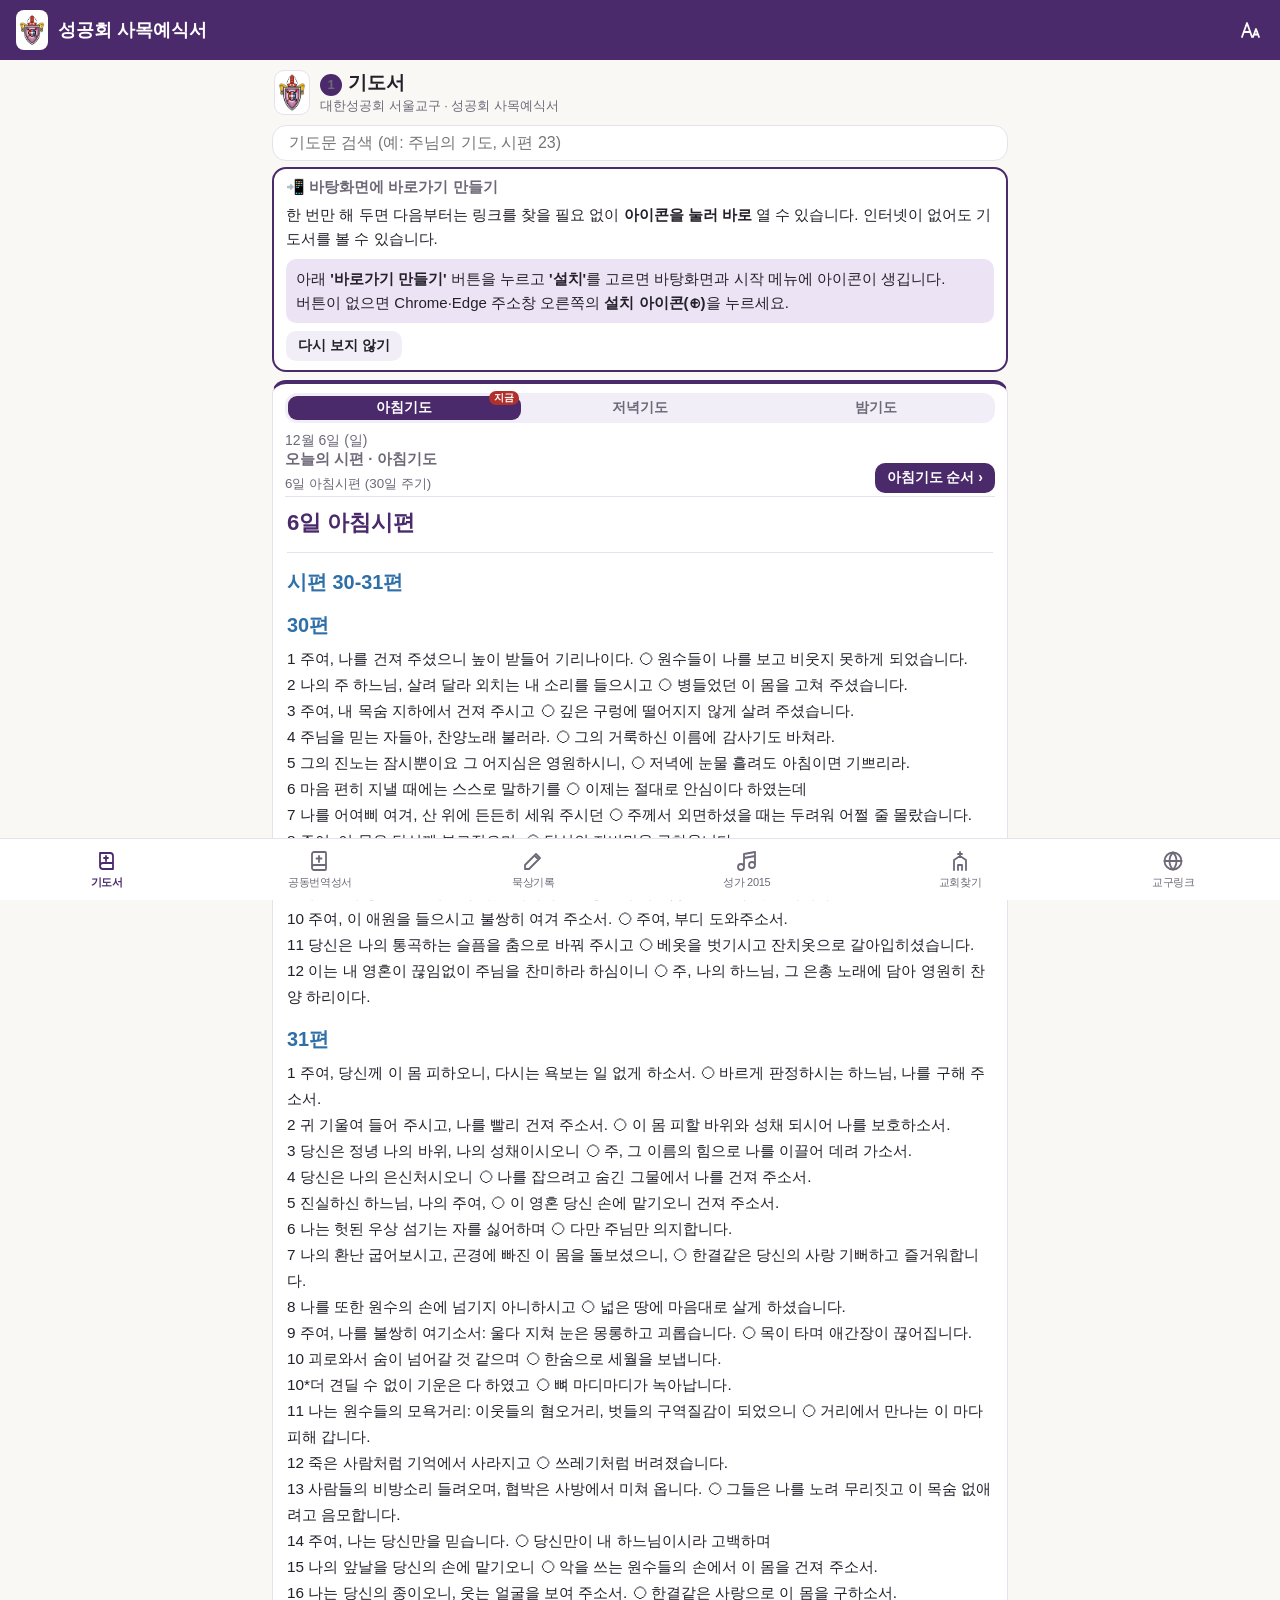
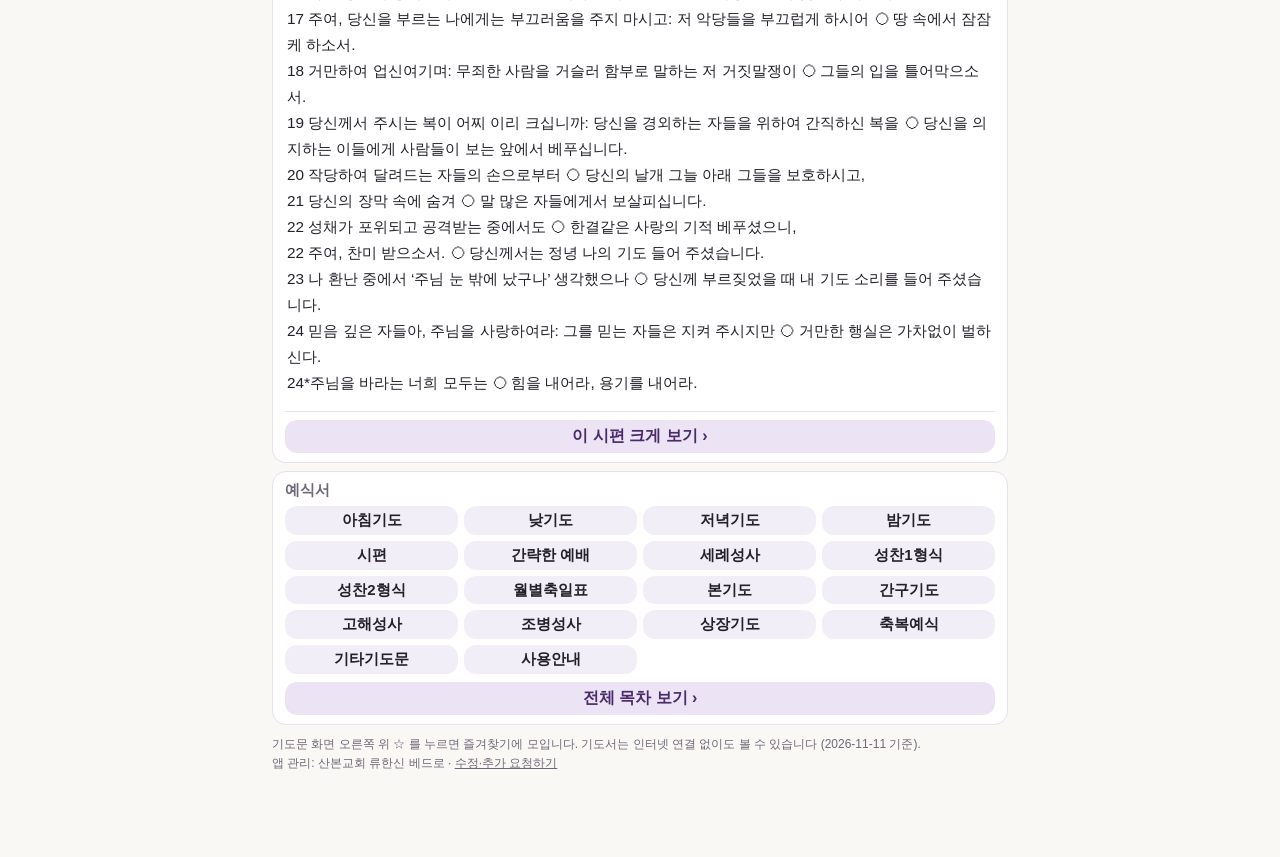
==== commit f23cda9f: "성가 2015: search by number/title, bookmarks, offline score viewer from user's own PDF Co-Authored-By:" ====
--- a/index.html
+++ b/index.html
@@ -50,6 +50,7 @@
 <script src="bible.js"></script>
 <script src="content.js"></script>
 <script src="lect.js"></script>
+<script src="hymns.js"></script>
 <script src="app.js"></script>
 </body>
 </html>
--- a/app.css
+++ b/app.css
@@ -277,6 +277,25 @@
 .note-ed textarea { padding: 8px 10px; }
 .card { padding: 9px 12px; margin-bottom: 8px; }
 .office-head { margin: 6px 0 3px; }
+.note-count { font-size: 12px; color: var(--muted); text-align: left; margin: 0; }
+.note-left { margin-right: auto; display: flex; flex-direction: column; min-width: 0; line-height: 1.3; }
+.note-left .note-msg { margin: 0; font-size: 12px; }
+.note-count.warn { color: var(--red); font-weight: 700; }
+/* 성가 2015 */
+.hy-bar { display: flex; gap: 6px; align-items: center; margin-bottom: 4px; }
+.hy-bar input { flex: 1; min-width: 0; height: 38px; padding: 0 12px; border-radius: 12px; border: 1px solid var(--line); background: var(--surface); color: var(--text); font: inherit; font-size: 15px; outline: none; }
+.hy-bar input:focus { border-color: var(--accent); }
+.hy-bar .btn { flex: none; height: 38px; }
+.hy-guide { margin: 4px 2px 8px; line-height: 1.55; }
+.hy-no { display: inline-block; min-width: 36px; color: var(--accent); }
+.hy-mk { margin-left: 4px; }
+.hy-top { display: flex; align-items: center; justify-content: space-between; gap: 8px; }
+.hy-big { font-size: 1.6em; color: var(--accent); margin-right: 8px; }
+.hy-t { font-weight: 800; font-size: 1.05em; }
+.hy-nav { display: flex; justify-content: space-between; gap: 6px; margin-top: 8px; }
+.hy-pages { display: flex; flex-direction: column; gap: 6px; }
+.hy-page { width: 100%; height: auto; background: #fff; border-radius: 8px; border: 1px solid var(--line); }
+.hy-load { border: 2px solid var(--accent); }
 /* 줄 간격 좁히기 (날짜 · 교회력 · 전례색 · 본기도 · 독서) */
 .lect-top h2 { line-height: 1.3; }
 .lect-date { margin-top: 2px; line-height: 1.3; }
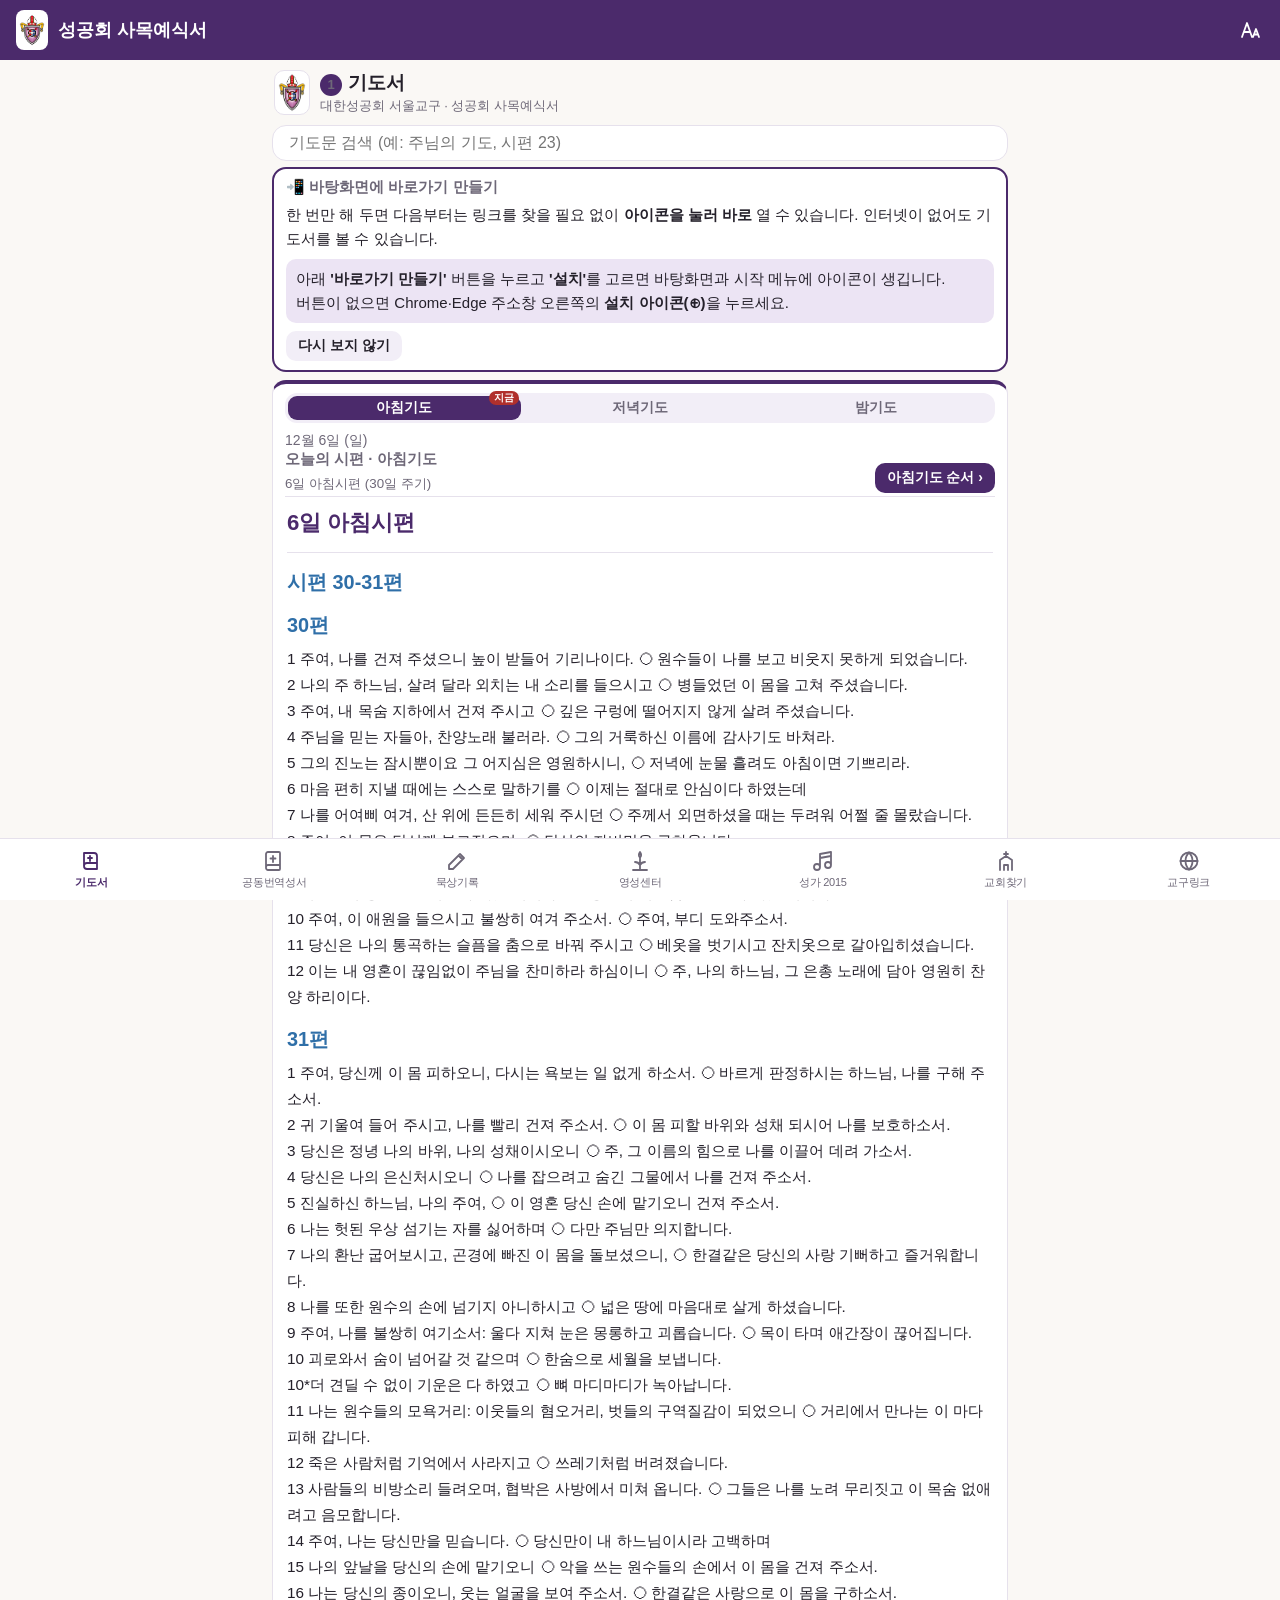
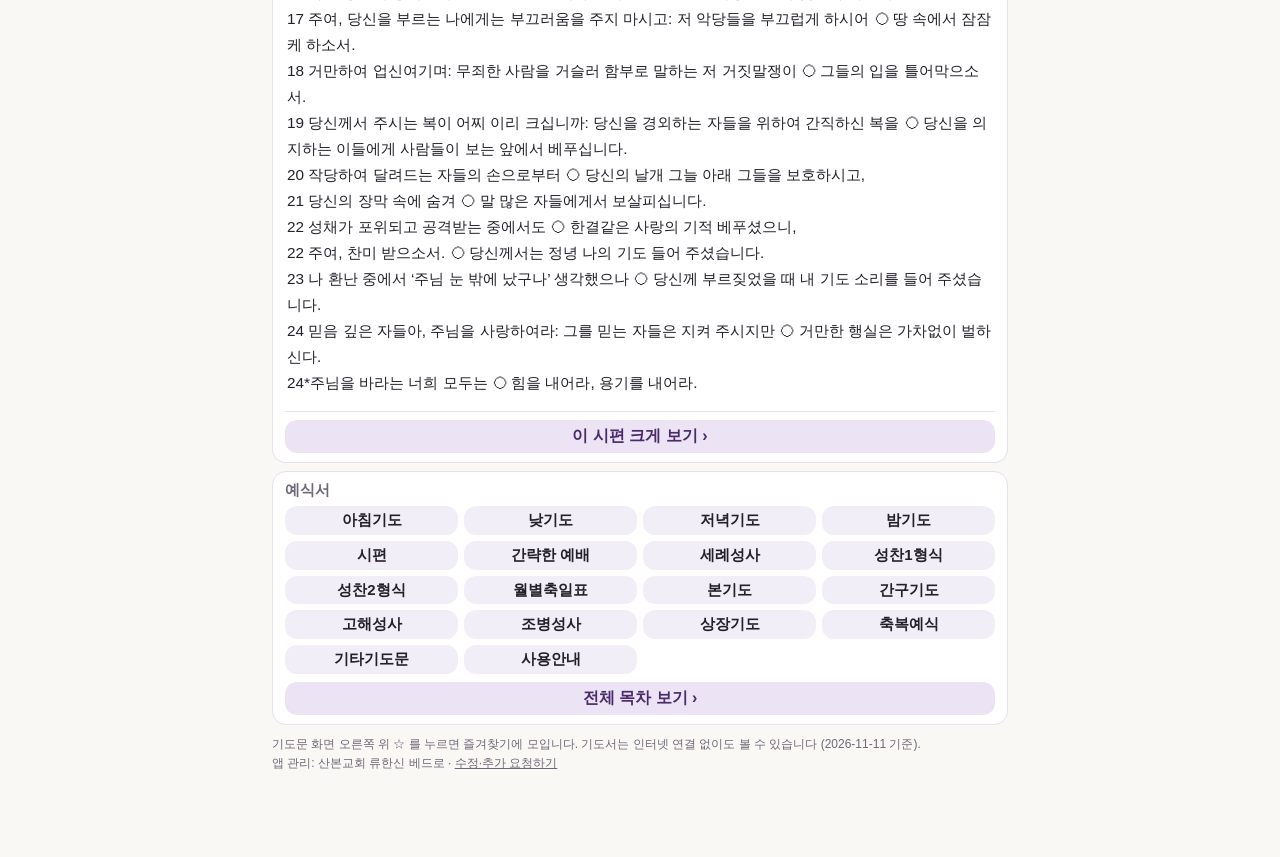
==== commit 4ccf498b: "Add 영성센터 tab linking to 성공회 영성센터 daily Gospel reflection Co-Authored-By: Claude Opus 5.5 <noreply@an" ====
--- a/index.html
+++ b/index.html
@@ -40,6 +40,7 @@
   <a href="#/home" data-tab="home"><svg viewBox="0 0 24 24"><path d="M5 4h10a3 3 0 013 3v13H8a3 3 0 01-3-3zM5 17a3 3 0 013-3h10M11 7v5M9 9h4"/></svg><span data-short="기도서">기도서</span></a>
   <a href="#/bible" data-tab="bible"><svg viewBox="0 0 24 24"><path d="M6 3h11a1 1 0 011 1v16a1 1 0 01-1 1H6a2 2 0 01-2-2V5a2 2 0 012-2zM4 18a2 2 0 012-2h12M11 7v6M8.5 9.5h5"/></svg><span data-short="성서">공동번역성서</span></a>
   <a href="#/note" data-tab="note"><svg viewBox="0 0 24 24"><path d="M4 20h4L19 9l-4-4L4 16v4zM13.5 6.5l4 4"/></svg><span data-short="묵상">묵상기록</span></a>
+  <a href="#/soul" data-tab="soul"><svg viewBox="0 0 24 24"><path d="M12 3c-1.5 2.2-1.5 4 0 5.5 1.5-1.5 1.5-3.3 0-5.5zM12 8.5V21M7 13c2 0 4 1.2 5 3M17 13c-2 0-4 1.2-5 3M5 21h14"/></svg><span data-short="영성">영성센터</span></a>
   <a href="#/hymn" data-tab="hymn"><svg viewBox="0 0 24 24"><path d="M9 18V5l11-2v13M9 18a3 3 0 11-6 0 3 3 0 016 0zM20 16a3 3 0 11-6 0 3 3 0 016 0zM9 9l11-2"/></svg><span data-short="성가">성가 2015</span></a>
   <a href="#/church" data-tab="church"><svg viewBox="0 0 24 24"><path d="M12 3v4M10 5h4M6 21V11l6-4 6 4v10M10 21v-5h4v5"/></svg><span data-short="교회">교회찾기</span></a>
   <a href="#/sites" data-tab="sites"><svg viewBox="0 0 24 24"><circle cx="12" cy="12" r="8.5"/><path d="M3.5 12h17M12 3.5c2.5 2.5 3.5 5.5 3.5 8.5s-1 6-3.5 8.5c-2.5-2.5-3.5-5.5-3.5-8.5s1-6 3.5-8.5z"/></svg><span data-short="링크">교구링크</span></a>
--- a/app.css
+++ b/app.css
@@ -296,6 +296,13 @@
 .hy-pages { display: flex; flex-direction: column; gap: 6px; }
 .hy-page { width: 100%; height: auto; background: #fff; border-radius: 8px; border: 1px solid var(--line); }
 .hy-load { border: 2px solid var(--accent); }
+.hy-mode { grid-template-columns: 1fr 1fr; margin-bottom: 8px; }
+.hy-src { margin-top: 8px; padding: 7px 10px; border-radius: 10px; background: var(--surface2); font-size: 12px; line-height: 1.6; color: var(--muted); }
+.hy-src b { color: var(--text); }
+.hy-src a { color: var(--accent); }
+.hy-mode button { padding: 6px 2px; font-size: 13.5px; }
+.hy-steps { margin: 0 0 8px; padding-left: 20px; font-size: 14px; line-height: 1.55; }
+.hy-steps li { margin: 2px 0; }
 /* 줄 간격 좁히기 (날짜 · 교회력 · 전례색 · 본기도 · 독서) */
 .lect-top h2 { line-height: 1.3; }
 .lect-date { margin-top: 2px; line-height: 1.3; }
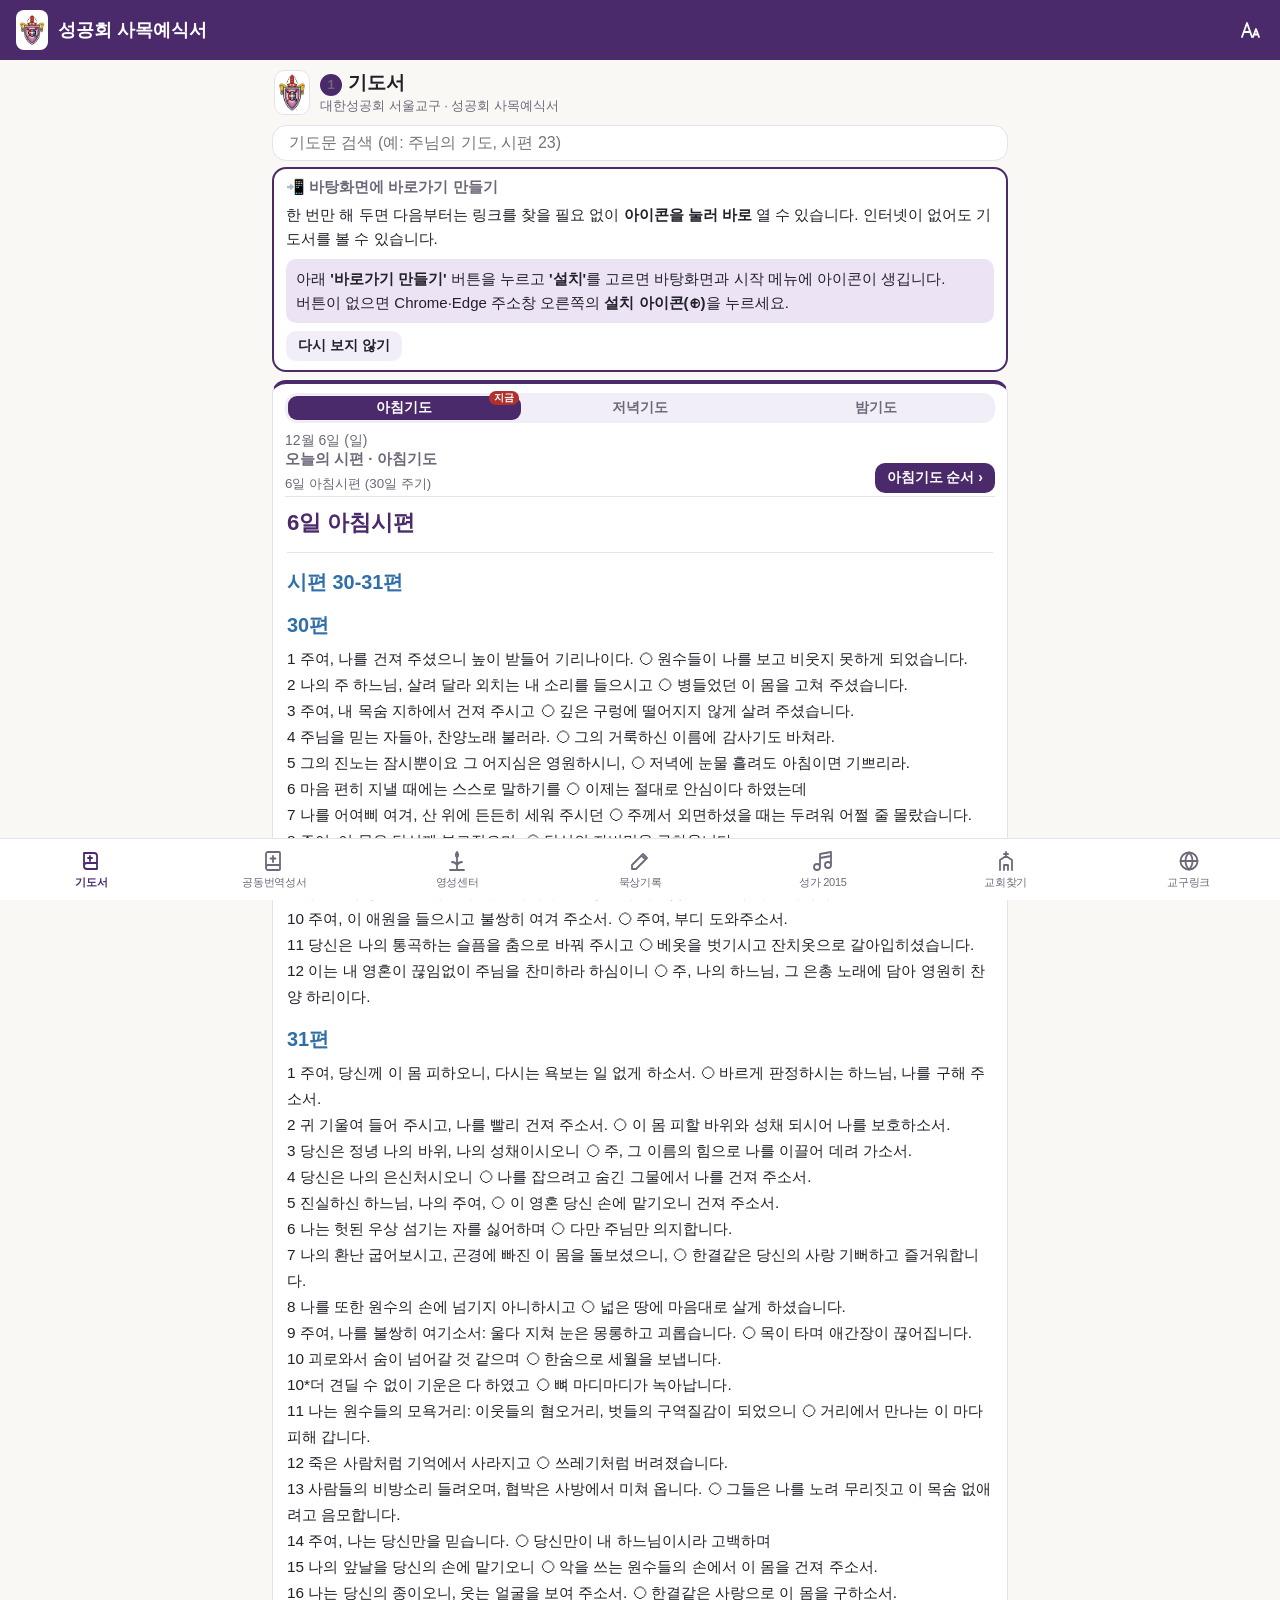
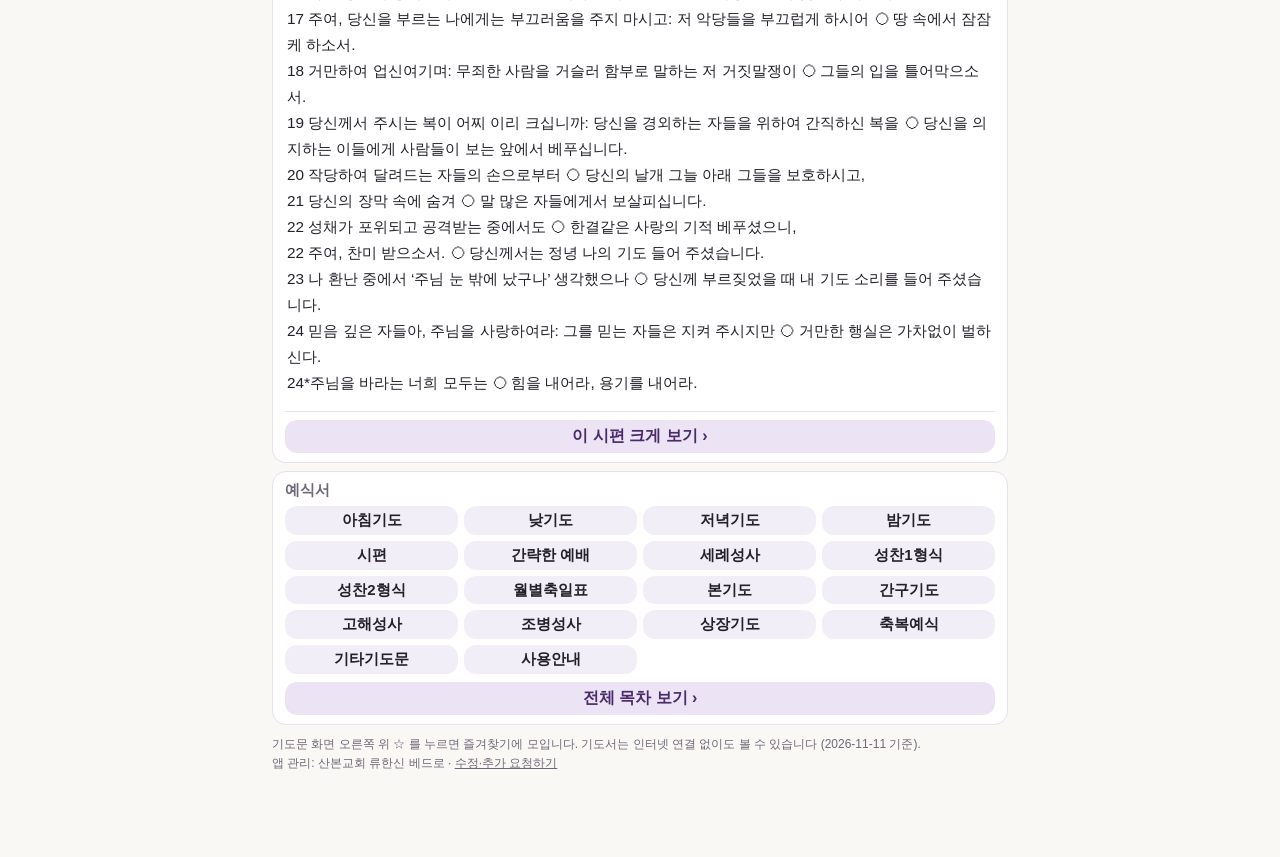
==== commit 600d2bee: "Swap tab order: 영성센터 before 묵상기록 Co-Authored-By: Claude Opus 5.5 <noreply@anthropic.com>" ====
--- a/index.html
+++ b/index.html
@@ -39,8 +39,8 @@
 <nav class="tabs" aria-label="메뉴">
   <a href="#/home" data-tab="home"><svg viewBox="0 0 24 24"><path d="M5 4h10a3 3 0 013 3v13H8a3 3 0 01-3-3zM5 17a3 3 0 013-3h10M11 7v5M9 9h4"/></svg><span data-short="기도서">기도서</span></a>
   <a href="#/bible" data-tab="bible"><svg viewBox="0 0 24 24"><path d="M6 3h11a1 1 0 011 1v16a1 1 0 01-1 1H6a2 2 0 01-2-2V5a2 2 0 012-2zM4 18a2 2 0 012-2h12M11 7v6M8.5 9.5h5"/></svg><span data-short="성서">공동번역성서</span></a>
+  <a href="#/soul" data-tab="soul"><svg viewBox="0 0 24 24"><path d="M12 3c-1.5 2.2-1.5 4 0 5.5 1.5-1.5 1.5-3.3 0-5.5zM12 8.5V21M7 13c2 0 4 1.2 5 3M17 13c-2 0-4 1.2-5 3M5 21h14"/></svg><span data-short="영성">영성센터</span></a>
   <a href="#/note" data-tab="note"><svg viewBox="0 0 24 24"><path d="M4 20h4L19 9l-4-4L4 16v4zM13.5 6.5l4 4"/></svg><span data-short="묵상">묵상기록</span></a>
-  <a href="#/soul" data-tab="soul"><svg viewBox="0 0 24 24"><path d="M12 3c-1.5 2.2-1.5 4 0 5.5 1.5-1.5 1.5-3.3 0-5.5zM12 8.5V21M7 13c2 0 4 1.2 5 3M17 13c-2 0-4 1.2-5 3M5 21h14"/></svg><span data-short="영성">영성센터</span></a>
   <a href="#/hymn" data-tab="hymn"><svg viewBox="0 0 24 24"><path d="M9 18V5l11-2v13M9 18a3 3 0 11-6 0 3 3 0 016 0zM20 16a3 3 0 11-6 0 3 3 0 016 0zM9 9l11-2"/></svg><span data-short="성가">성가 2015</span></a>
   <a href="#/church" data-tab="church"><svg viewBox="0 0 24 24"><path d="M12 3v4M10 5h4M6 21V11l6-4 6 4v10M10 21v-5h4v5"/></svg><span data-short="교회">교회찾기</span></a>
   <a href="#/sites" data-tab="sites"><svg viewBox="0 0 24 24"><circle cx="12" cy="12" r="8.5"/><path d="M3.5 12h17M12 3.5c2.5 2.5 3.5 5.5 3.5 8.5s-1 6-3.5 8.5c-2.5-2.5-3.5-5.5-3.5-8.5s1-6 3.5-8.5z"/></svg><span data-short="링크">교구링크</span></a>
--- a/app.css
+++ b/app.css
@@ -297,6 +297,8 @@
 .hy-page { width: 100%; height: auto; background: #fff; border-radius: 8px; border: 1px solid var(--line); }
 .hy-load { border: 2px solid var(--accent); }
 .hy-mode { grid-template-columns: 1fr 1fr; margin-bottom: 8px; }
+.soul-guide > summary { font-size: 14px; font-weight: 700; color: var(--accent); padding: 4px 0; }
+.soul-guide p { font-size: 14px; line-height: 1.6; }
 .hy-src { margin-top: 8px; padding: 7px 10px; border-radius: 10px; background: var(--surface2); font-size: 12px; line-height: 1.6; color: var(--muted); }
 .hy-src b { color: var(--text); }
 .hy-src a { color: var(--accent); }
